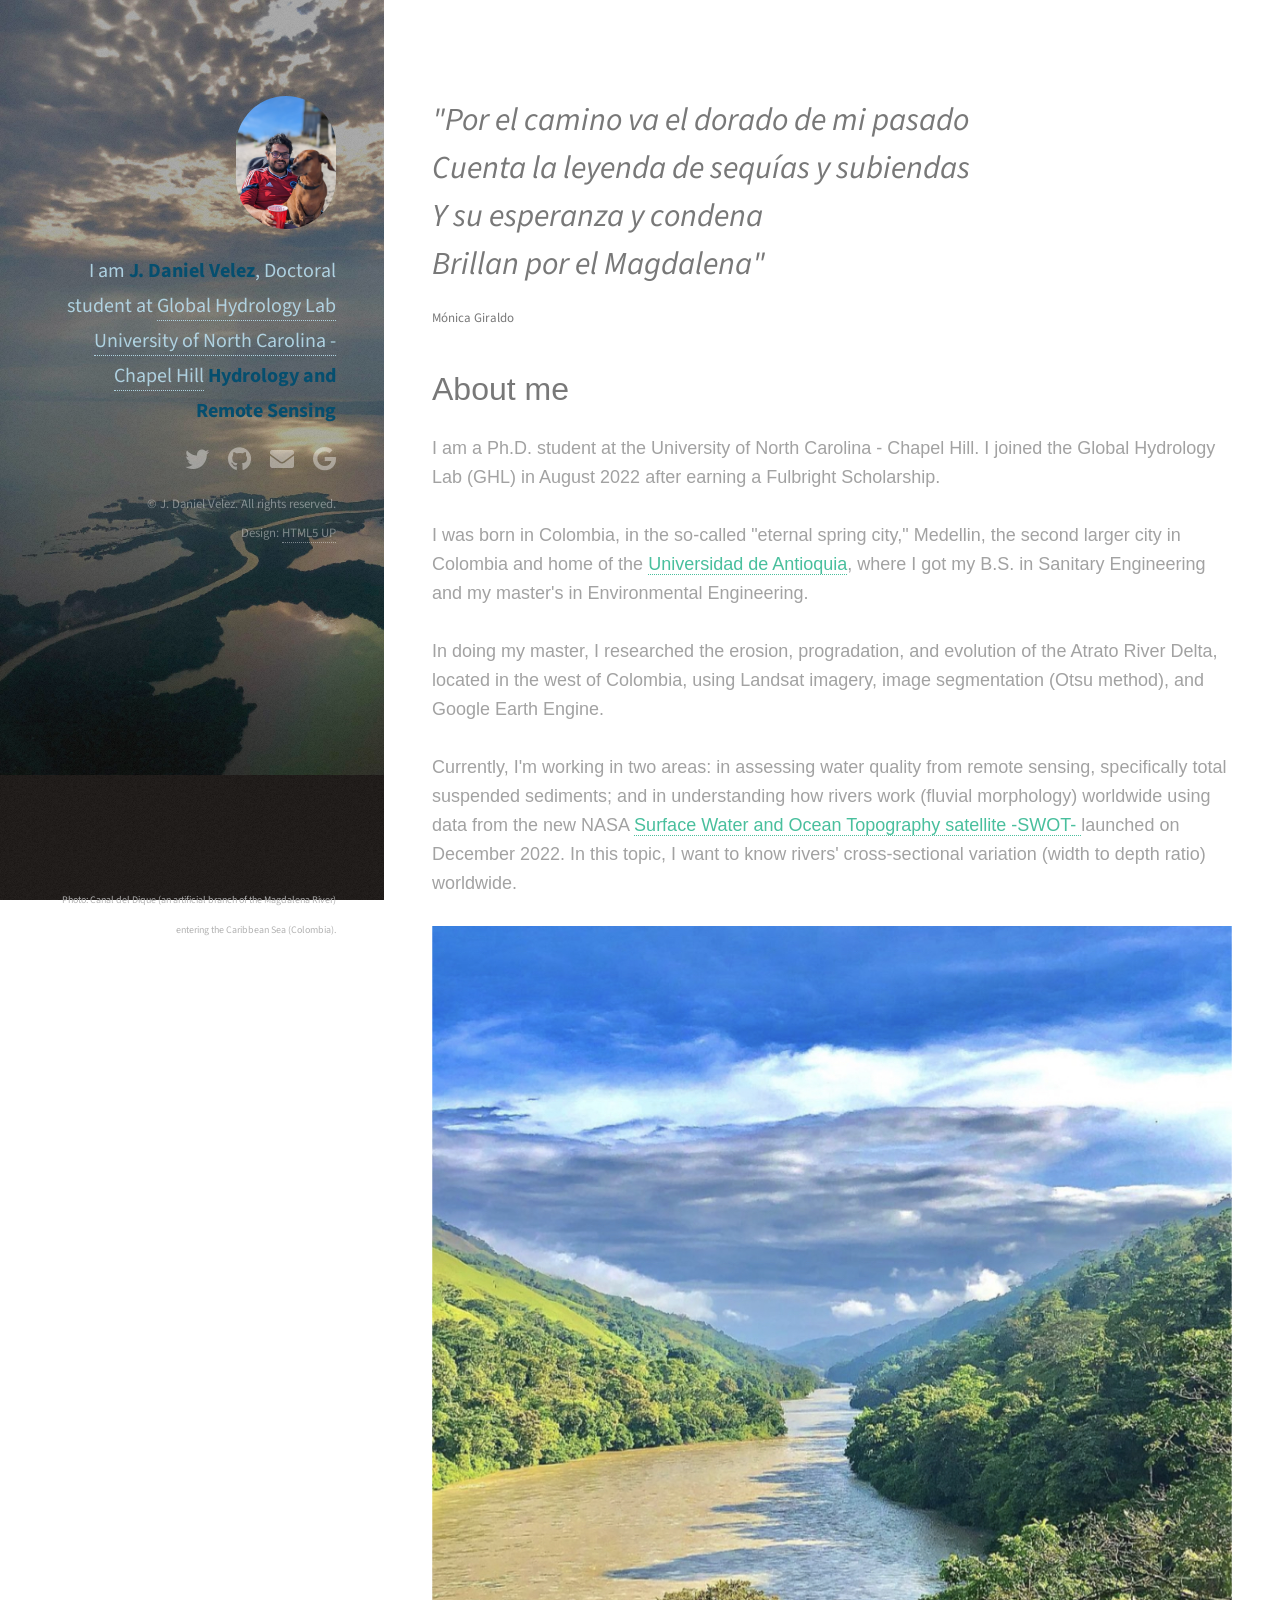
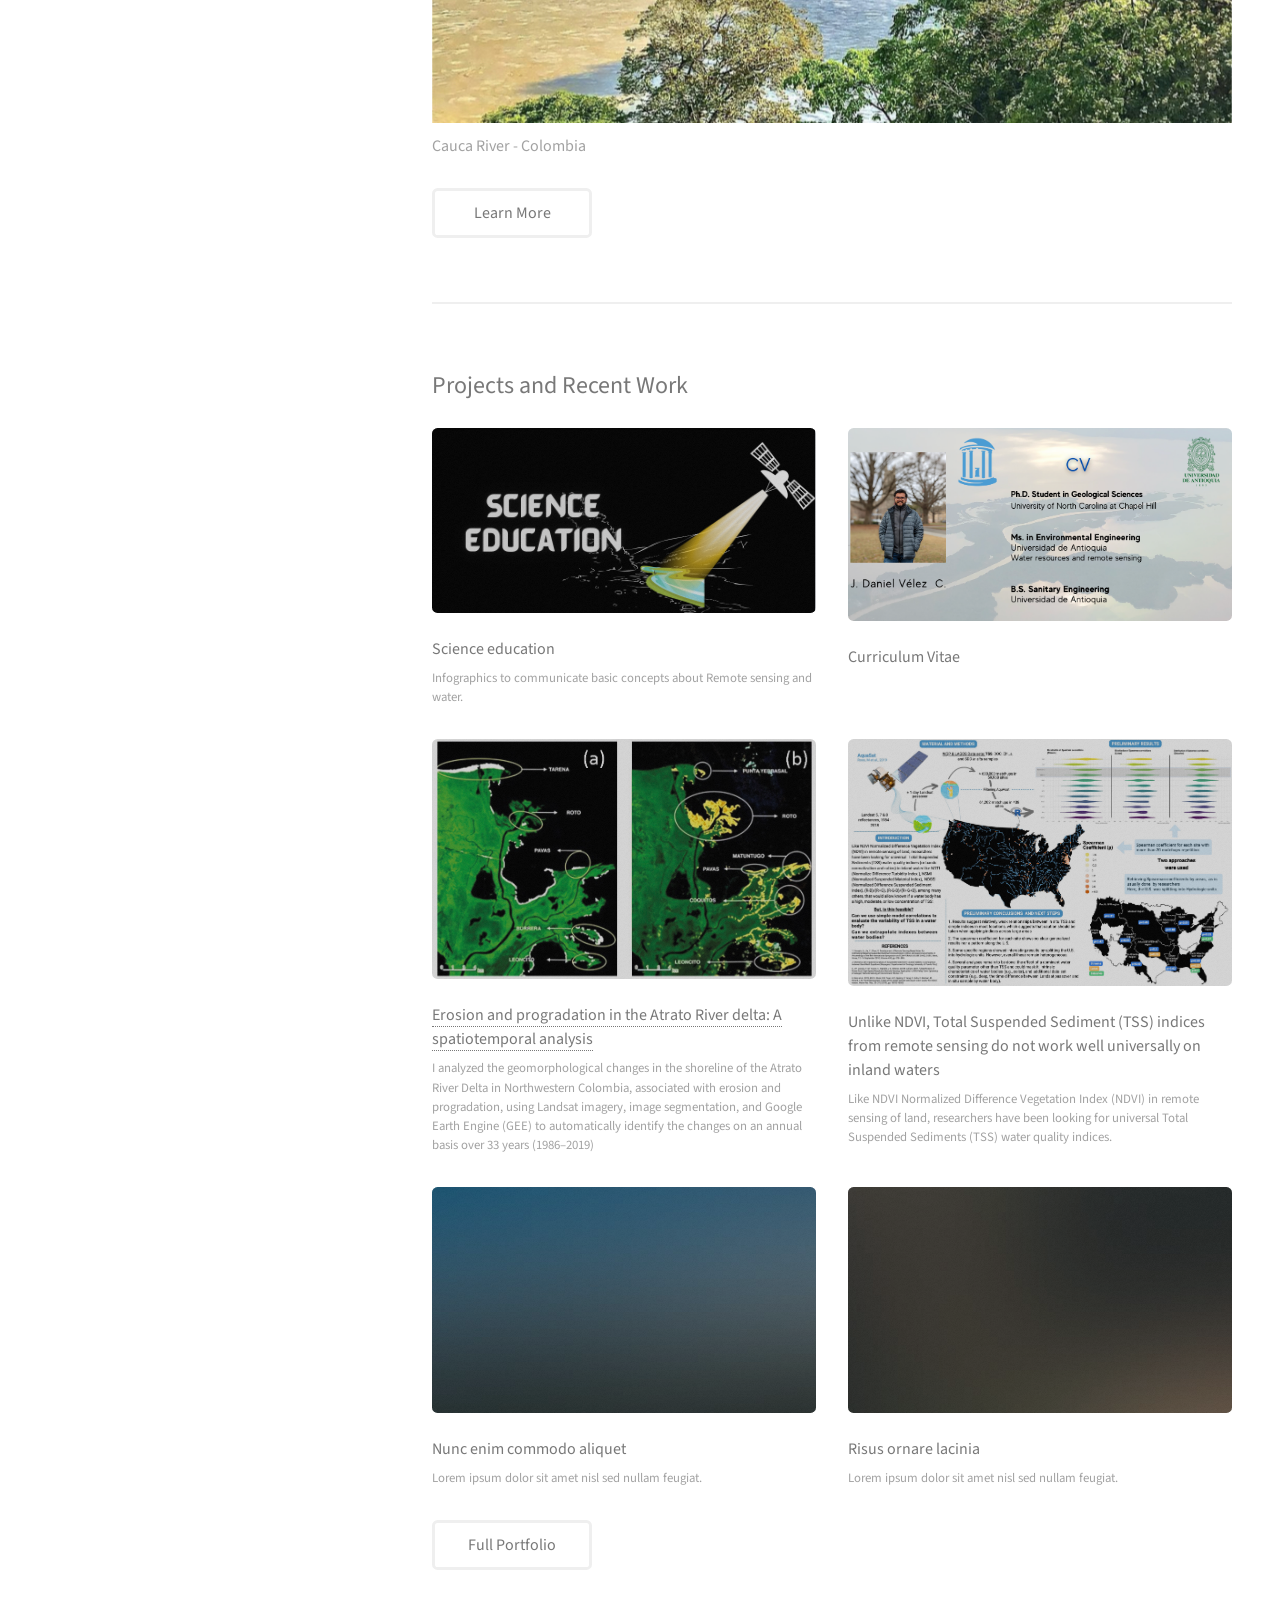
==== index.html @ 5aa0c6fc "Update index.html" ====
<!DOCTYPE HTML>
<!--
	Strata by HTML5 UP
	html5up.net | @ajlkn
	Free for personal and commercial use under the CCA 3.0 license (html5up.net/license)
-->
<html>
	<head>
		<title>J. Daniel Velez</title>
		<meta charset="utf-8" />
		<meta name="viewport" content="width=device-width, initial-scale=1, user-scalable=no" />
		<link rel="stylesheet" href="assets/css/main.css" />
	</head>
	<body class="is-preload">

		<!-- Header -->
			<header id="header">
				<div class="inner">
					<a href="#" class="image avatar"><img src="images/avat.jpg" alt="" /></a>
					<h1>I am <strong>J. Daniel Velez</strong>, Doctoral student at<br />
					 <a href="http://uncglobalhydrology.org/">Global Hydrology Lab</a><br />
					<a href="https://www.unc.edu/">University of North Carolina - Chapel Hill</a><br />
					<strong>Hydrology and Remote Sensing</strong></h1>
				</div>
			</header>

		<!-- Main -->
			<div id="main">

				<!-- One -->
					<section id="one">
						<header class="major">
							<h2>
								<i>
									"Por el camino va el dorado de mi pasado <br />
									Cuenta la leyenda de sequías y subiendas <br />
									Y su esperanza y condena <br />
									Brillan por el Magdalena"
								</i>
								<br />  <font size="2">Mónica Giraldo</font>
							</h2>
						</header>
						<p>
							<font face="Helvetica" size="6">
								<h3>
									About me
								</h3>
							</font>
							<font face="Helvetica" size="4">
								I am a Ph.D. student at the University of North Carolina - Chapel Hill. I joined the Global Hydrology Lab (GHL) in August 2022
								after earning a Fulbright Scholarship.<br />
								<br />
								I was born in Colombia, in the so-called "eternal spring city," Medellin, the second larger city in Colombia and home
								of the <a href="http://www.udea.edu.co/">Universidad de Antioquia</a>, where I got my B.S. in Sanitary Engineering and my master's in
								Environmental Engineering.<br />
								<br />
								In doing my master, I researched the erosion, progradation, and evolution of the Atrato River Delta, located in the west of Colombia,
								using Landsat imagery, image segmentation (Otsu method), and Google Earth Engine.<br />
								<br />
								Currently, I'm working in two areas: in assessing water quality from remote sensing, specifically total suspended sediments;
								and in understanding how rivers work (fluvial morphology) worldwide using data from the new NASA <a href="https://swot.jpl.nasa.gov/">
									Surface Water
									and Ocean Topography satellite -SWOT-
								</a> launched on December 2022. In this topic, I want to know rivers' cross-sectional variation (width to depth ratio) worldwide.
							</font>

							<br />
							<br />
							<figure>
								<img src="images/Cauca.jpg" class="w3-round" alt="Cauca" style="width:100%">
								<figcaption> Cauca River - Colombia</figcaption>
							</figure>

							<!--I
			<ul>
				<li><b>Water Quality and Remote Sensing:</b></li>
				I am trying to understand if empirical simple model correlations (like NDSSI and NSMI, among others)
				can be used to evaluate the amount of Total Suspended Sediments (TSS) in a water body and if it is
				possible to extrapolate between water bodies. Here I am using the AquaSat dataset
				<a href="https://agupubs.onlinelibrary.wiley.com/doi/full/10.1029/2019WR024883">(Ross. M et al., 2019)</a>
				to find the correlation between TSS's reflectances and in situ measurements.
				<br />
				The question is: "Do previously published simple algorithms for extracting water quality from satellite
				imagery work in a broad range of cases?".
				<br />

				<img src="images/Poster.jpg" class="w3-round" alt="TSS" style="width:100%">

				<li><b>Understanding how rivers work worldwide: Cross-sectional river hypsometry, new techniques:</b></li>
				Cross-sectional river hypsometry is the ratio of the bankfull surface width of the channel to the stage of the
				bankfull channel. Using data from the new NASA
				<a href="https://swot.jpl.nasa.gov/">
					Surface Water
					and Ocean Topography satellite -SWOT-
				</a> launched on December 2022, I want to know what are the
				cross-sectional hypsometry patterns around the world, both in rivers with a unique main channel and
				in braided rivers.
				<br />
				<br />
				This is important because: it is key to understanding the distribution of available energy within a channel;
				it is valuable for describing channel cross-section shape and predicting channel patterns (Having
				this information in reaches is useful for hydraulics modelers); it can be used to interpret shifts in
				channel stability following disturbances to channels or watersheds; the sinuosity of the rivers is
				related to the shape of the channels expressed as a cross-sectional river hypsometry; and cross-sectional
				river hypsometry determines bar formation and braiding index.
				<br />
				<br />

				<li>
					<b>
						Understanding how rivers work worldwide: How SWOT mission impact hydraulic models in
						large rivers?:
					</b>
				</li>
				Hydraulic modelers (in small companies, freelancers, and governmental agencies) face difficulty
				in getting the bathymetry of large rivers to know their hydrodynamics and their interactions with
				their surrounder. Our hypothesis is that SWOT data can help us improve those rivers' hydraulic models.


			</ul>

	</p>-->
							<br />
							<ul class="actions">
								<li><a href="#" class="button">Learn More</a></li>
							</ul>
</section>

				<!-- Two -->
					<section id="two">
						<h2>Projects and Recent Work</h2>
						<div class="row">
							<article class="col-6 col-12-xsmall work-item">
								<a href="images/fulls/WQ.gif" class="image fit thumb">
									<img src="images/thumbs/SE.jpg" alt="Water quality and remote sensing" />
								</a>
								<a href="images/fulls/SWE.gif" class="image fit thumb"></a>
								<a href="images/fulls/Precip.gif" class="image fit thumb"></a>
								<a href="images/fulls/ASO.gif" class="image fit thumb"></a>

								<h3>Science education</h3>
								<p>Infographics to communicate basic concepts about Remote sensing and water.</p>
							</article>

							<article class="col-6 col-12-xsmall work-item">
								<a href="images/fulls/CV_Jose_D.pdf" download="CV" ><img src="images/thumbs/me4.jpg" alt="" class="image fit thumb"  /></a>
								<h3>Curriculum Vitae </h3>
								
							</article>
							<article class="col-6 col-12-xsmall work-item">
								<a href="images/fulls/Atrato.jpg" class="image fit thumb"><img src="images/thumbs/Atr.jpg" alt="" /></a>
								<h3><a href="https://revistas.udea.edu.co/index.php/ingenieria/article/view/340933/20802774"> Erosion and progradation in the Atrato River delta: A spatiotemporal analysis</a> </h3>
								<p>I analyzed the geomorphological changes in the shoreline of the Atrato River Delta in Northwestern Colombia,
								associated with erosion and progradation, using Landsat imagery, image segmentation, and Google
								Earth Engine (GEE) to automatically identify the changes on an annual basis over 33 years (1986–2019) </p>
							</article>
							<article class="col-6 col-12-xsmall work-item">
								<a href="images/fulls/Perkin.jpg" class="image fit thumb"><img src="images/thumbs/Poster.jpg" alt="" /></a>
								<h3>Unlike NDVI, Total Suspended Sediment (TSS) indices from remote sensing do not work well universally
								on inland waters</h3>
								<p>
									Like NDVI Normalized Difference Vegetation Index
									(NDVI) in remote sensing of land, researchers
									have been looking for universal Total Suspended
									Sediments (TSS) water quality indices.
								</p>
							</article>
							<article class="col-6 col-12-xsmall work-item">
								<a href="images/fulls/05.jpg" class="image fit thumb"><img src="images/thumbs/05.jpg" alt="" /></a>
								<h3>Nunc enim commodo aliquet</h3>
								<p>Lorem ipsum dolor sit amet nisl sed nullam feugiat.</p>
							</article>
							<article class="col-6 col-12-xsmall work-item">
								<a href="images/fulls/06.jpg" class="image fit thumb"><img src="images/thumbs/06.jpg" alt="" /></a>
								<h3>Risus ornare lacinia</h3>
								<p>Lorem ipsum dolor sit amet nisl sed nullam feugiat.</p>
							</article>
						</div>
						<ul class="actions">
							<li><a href="#" class="button">Full Portfolio</a></li>
						</ul>
					</section>

				<!-- Three -->
					<!--<section id="three">
						<h2>Get In Touch</h2>
						<p>Accumsan pellentesque commodo blandit enim arcu non at amet id arcu magna. Accumsan orci faucibus id eu lorem semper nunc nisi lorem vulputate lorem neque lorem ipsum dolor.</p>
						<div class="row">
							<div class="col-8 col-12-small">
								<form method="post" action="#">
									<div class="row gtr-uniform gtr-50">
										<div class="col-6 col-12-xsmall"><input type="text" name="name" id="name" placeholder="Name" /></div>
										<div class="col-6 col-12-xsmall"><input type="email" name="email" id="email" placeholder="Email" /></div>
										<div class="col-12"><textarea name="message" id="message" placeholder="Message" rows="4"></textarea></div>
									</div>
								</form>
								<ul class="actions">
									<li><input type="submit" value="Send Message" /></li>
								</ul>
							</div>
							<div class="col-4 col-12-small">
								<ul class="labeled-icons">
									<li>
										<h3 class="icon solid fa-home"><span class="label">Address</span></h3>
										1234 Somewhere Rd.<br />
										Nashville, TN 00000<br />
										United States
									</li>
									<li>
										<h3 class="icon solid fa-mobile-alt"><span class="label">Phone</span></h3>
										000-000-0000
									</li>
									<li>
										<h3 class="icon solid fa-envelope"><span class="label">Email</span></h3>
										<a href="#">hello@untitled.tld</a>
									</li>
								</ul>
							</div>
						</div>
					</section>-->

				<!-- Four -->
				<!--
					<section id="four">
						<h2>Elements</h2>

						<section>
							<h4>Text</h4>
							<p>This is <b>bold</b> and this is <strong>strong</strong>. This is <i>italic</i> and this is <em>emphasized</em>.
							This is <sup>superscript</sup> text and this is <sub>subscript</sub> text.
							This is <u>underlined</u> and this is code: <code>for (;;) { ... }</code>. Finally, <a href="#">this is a link</a>.</p>
							<hr />
							<header>
								<h4>Heading with a Subtitle</h4>
								<p>Lorem ipsum dolor sit amet nullam id egestas urna aliquam</p>
							</header>
							<p>Nunc lacinia ante nunc ac lobortis. Interdum adipiscing gravida odio porttitor sem non mi integer non faucibus ornare mi ut ante amet placerat aliquet. Volutpat eu sed ante lacinia sapien lorem accumsan varius montes viverra nibh in adipiscing blandit tempus accumsan.</p>
							<header>
								<h5>Heading with a Subtitle</h5>
								<p>Lorem ipsum dolor sit amet nullam id egestas urna aliquam</p>
							</header>
							<p>Nunc lacinia ante nunc ac lobortis. Interdum adipiscing gravida odio porttitor sem non mi integer non faucibus ornare mi ut ante amet placerat aliquet. Volutpat eu sed ante lacinia sapien lorem accumsan varius montes viverra nibh in adipiscing blandit tempus accumsan.</p>
							<hr />
							<h2>Heading Level 2</h2>
							<h3>Heading Level 3</h3>
							<h4>Heading Level 4</h4>
							<h5>Heading Level 5</h5>
							<h6>Heading Level 6</h6>
							<hr />
							<h5>Blockquote</h5>
							<blockquote>Fringilla nisl. Donec accumsan interdum nisi, quis tincidunt felis sagittis eget tempus euismod. Vestibulum ante ipsum primis in faucibus vestibulum. Blandit adipiscing eu felis iaculis volutpat ac adipiscing accumsan faucibus. Vestibulum ante ipsum primis in faucibus lorem ipsum dolor sit amet nullam adipiscing eu felis.</blockquote>
							<h5>Preformatted</h5>
							<pre><code>i = 0;

while (!deck.isInOrder()) {
print 'Iteration ' + i;
deck.shuffle();
i++;
}

print 'It took ' + i + ' iterations to sort the deck.';</code></pre>
						</section>

						<section>
							<h4>Lists</h4>
							<div class="row">
								<div class="col-6 col-12-xsmall">
									<h5>Unordered</h5>
									<ul>
										<li>Dolor pulvinar etiam magna etiam.</li>
										<li>Sagittis adipiscing lorem eleifend.</li>
										<li>Felis enim feugiat dolore viverra.</li>
									</ul>
									<h5>Alternate</h5>
									<ul class="alt">
										<li>Dolor pulvinar etiam magna etiam.</li>
										<li>Sagittis adipiscing lorem eleifend.</li>
										<li>Felis enim feugiat dolore viverra.</li>
									</ul>
								</div>
								<div class="col-6 col-12-xsmall">
									<h5>Ordered</h5>
									<ol>
										<li>Dolor pulvinar etiam magna etiam.</li>
										<li>Etiam vel felis at lorem sed viverra.</li>
										<li>Felis enim feugiat dolore viverra.</li>
										<li>Dolor pulvinar etiam magna etiam.</li>
										<li>Etiam vel felis at lorem sed viverra.</li>
										<li>Felis enim feugiat dolore viverra.</li>
									</ol>
									<h5>Icons</h5>
									<ul class="icons">
										<li><a href="#" class="icon brands fa-twitter"><span class="label">Twitter</span></a></li>
										<li><a href="#" class="icon brands fa-facebook-f"><span class="label">Facebook</span></a></li>
										<li><a href="#" class="icon brands fa-instagram"><span class="label">Instagram</span></a></li>
										<li><a href="#" class="icon brands fa-github"><span class="label">Github</span></a></li>
										<li><a href="#" class="icon brands fa-dribbble"><span class="label">Dribbble</span></a></li>
										<li><a href="#" class="icon brands fa-tumblr"><span class="label">Tumblr</span></a></li>
									</ul>
								</div>
							</div>
							<h5>Actions</h5>
							<ul class="actions">
								<li><a href="#" class="button primary">Default</a></li>
								<li><a href="#" class="button">Default</a></li>
							</ul>
							<ul class="actions small">
								<li><a href="#" class="button primary small">Small</a></li>
								<li><a href="#" class="button small">Small</a></li>
							</ul>
							<div class="row">
								<div class="col-6 col-12-small">
									<ul class="actions stacked">
										<li><a href="#" class="button primary">Default</a></li>
										<li><a href="#" class="button">Default</a></li>
									</ul>
								</div>
								<div class="col-6 col-12-small">
									<ul class="actions stacked">
										<li><a href="#" class="button primary small">Small</a></li>
										<li><a href="#" class="button small">Small</a></li>
									</ul>
								</div>
								<div class="col-6 col-12-small">
									<ul class="actions stacked">
										<li><a href="#" class="button primary fit">Default</a></li>
										<li><a href="#" class="button fit">Default</a></li>
									</ul>
								</div>
								<div class="col-6 col-12-small">
									<ul class="actions stacked">
										<li><a href="#" class="button primary small fit">Small</a></li>
										<li><a href="#" class="button small fit">Small</a></li>
									</ul>
								</div>
							</div>
						</section>

						<section>
							<h4>Table</h4>
							<h5>Default</h5>
							<div class="table-wrapper">
								<table>
									<thead>
										<tr>
											<th>Name</th>
											<th>Description</th>
											<th>Price</th>
										</tr>
									</thead>
									<tbody>
										<tr>
											<td>Item One</td>
											<td>Ante turpis integer aliquet porttitor.</td>
											<td>29.99</td>
										</tr>
										<tr>
											<td>Item Two</td>
											<td>Vis ac commodo adipiscing arcu aliquet.</td>
											<td>19.99</td>
										</tr>
										<tr>
											<td>Item Three</td>
											<td> Morbi faucibus arcu accumsan lorem.</td>
											<td>29.99</td>
										</tr>
										<tr>
											<td>Item Four</td>
											<td>Vitae integer tempus condimentum.</td>
											<td>19.99</td>
										</tr>
										<tr>
											<td>Item Five</td>
											<td>Ante turpis integer aliquet porttitor.</td>
											<td>29.99</td>
										</tr>
									</tbody>
									<tfoot>
										<tr>
											<td colspan="2"></td>
											<td>100.00</td>
										</tr>
									</tfoot>
								</table>
							</div>

							<h5>Alternate</h5>
							<div class="table-wrapper">
								<table class="alt">
									<thead>
										<tr>
											<th>Name</th>
											<th>Description</th>
											<th>Price</th>
										</tr>
									</thead>
									<tbody>
										<tr>
											<td>Item One</td>
											<td>Ante turpis integer aliquet porttitor.</td>
											<td>29.99</td>
										</tr>
										<tr>
											<td>Item Two</td>
											<td>Vis ac commodo adipiscing arcu aliquet.</td>
											<td>19.99</td>
										</tr>
										<tr>
											<td>Item Three</td>
											<td> Morbi faucibus arcu accumsan lorem.</td>
											<td>29.99</td>
										</tr>
										<tr>
											<td>Item Four</td>
											<td>Vitae integer tempus condimentum.</td>
											<td>19.99</td>
										</tr>
										<tr>
											<td>Item Five</td>
											<td>Ante turpis integer aliquet porttitor.</td>
											<td>29.99</td>
										</tr>
									</tbody>
									<tfoot>
										<tr>
											<td colspan="2"></td>
											<td>100.00</td>
										</tr>
									</tfoot>
								</table>
							</div>
						</section>

						<section>
							<h4>Buttons</h4>
							<ul class="actions">
								<li><a href="#" class="button primary">Primary</a></li>
								<li><a href="#" class="button">Default</a></li>
							</ul>
							<ul class="actions">
								<li><a href="#" class="button large">Large</a></li>
								<li><a href="#" class="button">Default</a></li>
								<li><a href="#" class="button small">Small</a></li>
							</ul>
							<ul class="actions fit">
								<li><a href="#" class="button primary fit">Fit</a></li>
								<li><a href="#" class="button fit">Fit</a></li>
							</ul>
							<ul class="actions fit small">
								<li><a href="#" class="button primary fit small">Fit + Small</a></li>
								<li><a href="#" class="button fit small">Fit + Small</a></li>
							</ul>
							<ul class="actions">
								<li><a href="#" class="button primary icon solid fa-download">Icon</a></li>
								<li><a href="#" class="button icon solid fa-download">Icon</a></li>
							</ul>
							<ul class="actions">
								<li><span class="button primary disabled">Primary</span></li>
								<li><span class="button disabled">Default</span></li>
							</ul>
						</section>

						<section>
							<h4>Form</h4>
							<form method="post" action="#">
								<div class="row gtr-uniform gtr-50">
									<div class="col-6 col-12-xsmall">
										<input type="text" name="demo-name" id="demo-name" value="" placeholder="Name" />
									</div>
									<div class="col-6 col-12-xsmall">
										<input type="email" name="demo-email" id="demo-email" value="" placeholder="Email" />
									</div>
									<div class="col-12">
										<select name="demo-category" id="demo-category">
											<option value="">- Category -</option>
											<option value="1">Manufacturing</option>
											<option value="1">Shipping</option>
											<option value="1">Administration</option>
											<option value="1">Human Resources</option>
										</select>
									</div>
									<div class="col-4 col-12-small">
										<input type="radio" id="demo-priority-low" name="demo-priority" checked>
										<label for="demo-priority-low">Low Priority</label>
									</div>
									<div class="col-4 col-12-small">
										<input type="radio" id="demo-priority-normal" name="demo-priority">
										<label for="demo-priority-normal">Normal Priority</label>
									</div>
									<div class="col-4 col-12-small">
										<input type="radio" id="demo-priority-high" name="demo-priority">
										<label for="demo-priority-high">High Priority</label>
									</div>
									<div class="col-6 col-12-small">
										<input type="checkbox" id="demo-copy" name="demo-copy">
										<label for="demo-copy">Email me a copy of this message</label>
									</div>
									<div class="col-6 col-12-small">
										<input type="checkbox" id="demo-human" name="demo-human" checked>
										<label for="demo-human">I am a human and not a robot</label>
									</div>
									<div class="col-12">
										<textarea name="demo-message" id="demo-message" placeholder="Enter your message" rows="6"></textarea>
									</div>
									<div class="col-12">
										<ul class="actions">
											<li><input type="submit" value="Send Message" class="primary" /></li>
											<li><input type="reset" value="Reset" /></li>
										</ul>
									</div>
								</div>
							</form>
						</section>

						<section>
							<h4>Image</h4>
							<h5>Fit</h5>
							<div class="box alt">
								<div class="row gtr-50 gtr-uniform">
									<div class="col-12"><span class="image fit"><img src="images/fulls/05.jpg" alt="" /></span></div>
									<div class="col-4"><span class="image fit"><img src="images/thumbs/01.jpg" alt="" /></span></div>
									<div class="col-4"><span class="image fit"><img src="images/thumbs/02.jpg" alt="" /></span></div>
									<div class="col-4"><span class="image fit"><img src="images/thumbs/03.jpg" alt="" /></span></div>
									<div class="col-4"><span class="image fit"><img src="images/thumbs/04.jpg" alt="" /></span></div>
									<div class="col-4"><span class="image fit"><img src="images/thumbs/05.jpg" alt="" /></span></div>
									<div class="col-4"><span class="image fit"><img src="images/thumbs/06.jpg" alt="" /></span></div>
									<div class="col-4"><span class="image fit"><img src="images/thumbs/03.jpg" alt="" /></span></div>
									<div class="col-4"><span class="image fit"><img src="images/thumbs/02.jpg" alt="" /></span></div>
									<div class="col-4"><span class="image fit"><img src="images/thumbs/01.jpg" alt="" /></span></div>
								</div>
							</div>
							<h5>Left &amp; Right</h5>
							<p><span class="image left"><img src="images/avatar.jpg" alt="" /></span>Fringilla nisl. Donec accumsan interdum nisi, quis tincidunt felis sagittis eget. tempus euismod. Vestibulum ante ipsum primis in faucibus vestibulum. Blandit adipiscing eu felis iaculis volutpat ac adipiscing accumsan eu faucibus. Integer ac pellentesque praesent tincidunt felis sagittis eget. tempus euismod. Vestibulum ante ipsum primis in faucibus vestibulum. Blandit adipiscing eu felis iaculis volutpat ac adipiscing accumsan eu faucibus. Integer ac pellentesque praesent. Donec accumsan interdum nisi, quis tincidunt felis sagittis eget. tempus euismod. Vestibulum ante ipsum primis in faucibus vestibulum. Blandit adipiscing eu felis iaculis volutpat ac adipiscing accumsan eu faucibus. Integer ac pellentesque praesent tincidunt felis sagittis eget. tempus euismod. Vestibulum ante ipsum primis in faucibus vestibulum. Blandit adipiscing eu felis iaculis volutpat ac adipiscing accumsan eu faucibus. Integer ac pellentesque praesent.</p>
							<p><span class="image right"><img src="images/avatar.jpg" alt="" /></span>Fringilla nisl. Donec accumsan interdum nisi, quis tincidunt felis sagittis eget. tempus euismod. Vestibulum ante ipsum primis in faucibus vestibulum. Blandit adipiscing eu felis iaculis volutpat ac adipiscing accumsan eu faucibus. Integer ac pellentesque praesent tincidunt felis sagittis eget. tempus euismod. Vestibulum ante ipsum primis in faucibus vestibulum. Blandit adipiscing eu felis iaculis volutpat ac adipiscing accumsan eu faucibus. Integer ac pellentesque praesent. Donec accumsan interdum nisi, quis tincidunt felis sagittis eget. tempus euismod. Vestibulum ante ipsum primis in faucibus vestibulum. Blandit adipiscing eu felis iaculis volutpat ac adipiscing accumsan eu faucibus. Integer ac pellentesque praesent tincidunt felis sagittis eget. tempus euismod. Vestibulum ante ipsum primis in faucibus vestibulum. Blandit adipiscing eu felis iaculis volutpat ac adipiscing accumsan eu faucibus. Integer ac pellentesque praesent.</p>
						</section>

					</section>
				-->

			</div>

		<!-- Footer -->
			<footer id="footer">
				<div class="inner">
					<ul class="icons">
						<li><a href="https://twitter.com/_josele__" class="icon brands fa-twitter"><span class="label">Twitter</span></a></li>
						<li><a href="https://github.com/jdavecas" class="icon brands fa-github"><span class="label">Github</span></a></li>
						<li><a href="mailto:davelez@unc.edu" class="icon solid fa-envelope"><span class="label">Email</span></a></li>
						<li><a href="https://scholar.google.com/citations?user=nN2EhS0AAAAJ&hl=en" class="icon brands fa-google"><span class="label">Google</span></a></li>
					</ul>
					<ul class="copyright">
						<li>&copy; J. Daniel Velez. All rights reserved.</li>
						<li>Design: <a href="http://html5up.net">HTML5 UP</a></li>
					</ul>

				</div>
				<br />
				<br />
				<br />
				<br />
				<br />
				<br />
				<br />
				<br />
				<br />
				<br />
				<br />
				<br />
				<p>
					<font size="1.8">
						Photo: Canal del Dique (an artificial branch of the Magdalena River) entering the Caribbean Sea (Colombia).
				</p></font>
			</footer>

		<!-- Scripts -->
			<script src="assets/js/jquery.min.js"></script>
			<script src="assets/js/jquery.poptrox.min.js"></script>
			<script src="assets/js/browser.min.js"></script>
			<script src="assets/js/breakpoints.min.js"></script>
			<script src="assets/js/util.js"></script>
			<script src="assets/js/main.js"></script>

	</body>
</html>
---- assets/css/main.css ----
@import url("fontawesome-all.min.css");
@import url("https://fonts.googleapis.com/css?family=Source+Sans+Pro:400,400italic");

/*
	Strata by HTML5 UP
	html5up.net | @ajlkn
	Free for personal and commercial use under the CCA 3.0 license (html5up.net/license)
*/

html, body, div, span, applet, object,
iframe, h1, h2, h3, h4, h5, h6, p, blockquote,
pre, a, abbr, acronym, address, big, cite,
code, del, dfn, em, img, ins, kbd, q, s, samp,
small, strike, strong, sub, sup, tt, var, b,
u, i, center, dl, dt, dd, ol, ul, li, fieldset,
form, label, legend, table, caption, tbody,
tfoot, thead, tr, th, td, article, aside,
canvas, details, embed, figure, figcaption,
footer, header, hgroup, menu, nav, output, ruby,
section, summary, time, mark, audio, video {
	margin: 0;
	padding: 0;
	border: 0;
	font-size: 100%;
	font: inherit;
	vertical-align: baseline;}

article, aside, details, figcaption, figure,
footer, header, hgroup, menu, nav, section {
	display: block;}

body {
	line-height: 1;
}

ol, ul {
	list-style: none;
}

blockquote, q {
	quotes: none;
}

	blockquote:before, blockquote:after, q:before, q:after {
		content: '';
		content: none;
	}

table {
	border-collapse: collapse;
	border-spacing: 0;
}

body {
	-webkit-text-size-adjust: none;
}

mark {
	background-color: transparent;
	color: inherit;
}

input::-moz-focus-inner {
	border: 0;
	padding: 0;
}

input, select, textarea {
	-moz-appearance: none;
	-webkit-appearance: none;
	-ms-appearance: none;
	appearance: none;
}

/* Basic */

	html {
		box-sizing: border-box;
	}

	*, *:before, *:after {
		box-sizing: inherit;
	}

	body {
		background: #fff;
	}

		body.is-preload *, body.is-preload *:before, body.is-preload *:after {
			-moz-animation: none !important;
			-webkit-animation: none !important;
			-ms-animation: none !important;
			animation: none !important;
			-moz-transition: none !important;
			-webkit-transition: none !important;
			-ms-transition: none !important;
			transition: none !important;
		}

	body, input, select, textarea {
		color: #a2a2a2;
		font-family: "Source Sans Pro", Helvetica, sans-serif;
		font-size: 16pt;
		font-weight: 400;
		line-height: 1.75em;
	}

	a {
		-moz-transition: color 0.2s ease-in-out, border-color 0.2s ease-in-out;
		-webkit-transition: color 0.2s ease-in-out, border-color 0.2s ease-in-out;
		-ms-transition: color 0.2s ease-in-out, border-color 0.2s ease-in-out;
		transition: color 0.2s ease-in-out, border-color 0.2s ease-in-out;
		border-bottom: dotted 1px;
		color: #49bf9d;
		text-decoration: none;
	}

		a:hover {
			border-bottom-color: transparent;
			color: #49bf9d !important;
			text-decoration: none;
		}

	strong, b {
		color: #787878;
		font-weight: 400;
	}

	em, i {
		font-style: italic;
	}

	p {
		margin: 0 0 2em 0;
	}

	h1, h2, h3, h4, h5, h6 {
		color: #787878;
		font-weight: 400;
		line-height: 1em;
		margin: 0 0 1em 0;
	}

		h1 a, h2 a, h3 a, h4 a, h5 a, h6 a {
			color: inherit;
			text-decoration: none;
		}

	h1 {
		font-size: 2em;
		line-height: 1.5em;
	}

	h2 {
		font-size: 1.5em;
		line-height: 1.5em;
	}

	h3 {
		font-size: 1.25em;
		line-height: 1.5em;
	}

	h4 {
		font-size: 1.1em;
		line-height: 1.5em;
	}

	h5 {
		font-size: 0.9em;
		line-height: 1.5em;
	}

	h6 {
		font-size: 0.7em;
		line-height: 1.5em;
	}

	sub {
		font-size: 0.8em;
		position: relative;
		top: 0.5em;
	}

	sup {
		font-size: 0.8em;
		position: relative;
		top: -0.5em;
	}

	hr {
		border: 0;
		border-bottom: solid 2px #efefef;
		margin: 2em 0;
	}

		hr.major {
			margin: 3em 0;
		}

	blockquote {
		border-left: solid 6px #efefef;
		font-style: italic;
		margin: 0 0 2em 0;
		padding: 0.5em 0 0.5em 1.5em;
	}

	code {
		background: #f7f7f7;
		border-radius: 0.35em;
		border: solid 2px #efefef;
		font-family: "Courier New", monospace;
		font-size: 0.9em;
		margin: 0 0.25em;
		padding: 0.25em 0.65em;
	}

	pre {
		-webkit-overflow-scrolling: touch;
		font-family: "Courier New", monospace;
		font-size: 0.9em;
		margin: 0 0 2em 0;
	}

		pre code {
			display: block;
			line-height: 1.75em;
			padding: 1em 1.5em;
			overflow-x: auto;
		}

	.align-left {
		text-align: left;
	}

	.align-center {
		text-align: center;
	}

	.align-right {
		text-align: right;
	}

/* Container */

	.container {
		margin: 0 auto;
		max-width: calc(100% - 4em);
		width: 100%;
	}

		.container.xsmall {
			width: 25%;
		}

		.container.small {
			width: 50%;
		}

		.container.medium {
			width: 75%;
		}

		.container.large {
			width: 125%;
		}

		.container.xlarge {
			width: 150%;
		}

		.container.max {
			width: 100%;
		}

		@media screen and (max-width: 980px) {

			.container {
				width: 100% !important;
				max-width: 100% !important;
			}

		}

		@media screen and (max-width: 480px) {

			.container {
				max-width: calc(100% - 3em);
			}

		}

/* Row */

	.row {
		display: flex;
		flex-wrap: wrap;
		box-sizing: border-box;
		align-items: stretch;
	}

		.row > * {
			box-sizing: border-box;
		}

		.row.gtr-uniform > * > :last-child {
			margin-bottom: 0;
		}

		.row.aln-left {
			justify-content: flex-start;
		}

		.row.aln-center {
			justify-content: center;
		}

		.row.aln-right {
			justify-content: flex-end;
		}

		.row.aln-top {
			align-items: flex-start;
		}

		.row.aln-middle {
			align-items: center;
		}

		.row.aln-bottom {
			align-items: flex-end;
		}

		.row > .imp {
			order: -1;
		}

		.row > .col-1 {
			width: 8.33333%;
		}

		.row > .off-1 {
			margin-left: 8.33333%;
		}

		.row > .col-2 {
			width: 16.66667%;
		}

		.row > .off-2 {
			margin-left: 16.66667%;
		}

		.row > .col-3 {
			width: 25%;
		}

		.row > .off-3 {
			margin-left: 25%;
		}

		.row > .col-4 {
			width: 33.33333%;
		}

		.row > .off-4 {
			margin-left: 33.33333%;
		}

		.row > .col-5 {
			width: 41.66667%;
		}

		.row > .off-5 {
			margin-left: 41.66667%;
		}

		.row > .col-6 {
			width: 50%;
		}

		.row > .off-6 {
			margin-left: 50%;
		}

		.row > .col-7 {
			width: 58.33333%;
		}

		.row > .off-7 {
			margin-left: 58.33333%;
		}

		.row > .col-8 {
			width: 66.66667%;
		}

		.row > .off-8 {
			margin-left: 66.66667%;
		}

		.row > .col-9 {
			width: 75%;
		}

		.row > .off-9 {
			margin-left: 75%;
		}

		.row > .col-10 {
			width: 83.33333%;
		}

		.row > .off-10 {
			margin-left: 83.33333%;
		}

		.row > .col-11 {
			width: 91.66667%;
		}

		.row > .off-11 {
			margin-left: 91.66667%;
		}

		.row > .col-12 {
			width: 100%;
		}

		.row > .off-12 {
			margin-left: 100%;
		}

		.row.gtr-0 {
			margin-top: 0;
			margin-left: 0em;
		}

			.row.gtr-0 > * {
				padding: 0 0 0 0em;
			}

			.row.gtr-0.gtr-uniform {
				margin-top: 0em;
			}

				.row.gtr-0.gtr-uniform > * {
					padding-top: 0em;
				}

		.row.gtr-25 {
			margin-top: 0;
			margin-left: -0.625em;
		}

			.row.gtr-25 > * {
				padding: 0 0 0 0.625em;
			}

			.row.gtr-25.gtr-uniform {
				margin-top: -0.625em;
			}

				.row.gtr-25.gtr-uniform > * {
					padding-top: 0.625em;
				}

		.row.gtr-50 {
			margin-top: 0;
			margin-left: -1.25em;
		}

			.row.gtr-50 > * {
				padding: 0 0 0 1.25em;
			}

			.row.gtr-50.gtr-uniform {
				margin-top: -1.25em;
			}

				.row.gtr-50.gtr-uniform > * {
					padding-top: 1.25em;
				}

		.row {
			margin-top: 0;
			margin-left: -2.5em;
		}

			.row > * {
				padding: 0 0 0 2.5em;
			}

			.row.gtr-uniform {
				margin-top: -2.5em;
			}

				.row.gtr-uniform > * {
					padding-top: 2.5em;
				}

		.row.gtr-150 {
			margin-top: 0;
			margin-left: -3.75em;
		}

			.row.gtr-150 > * {
				padding: 0 0 0 3.75em;
			}

			.row.gtr-150.gtr-uniform {
				margin-top: -3.75em;
			}

				.row.gtr-150.gtr-uniform > * {
					padding-top: 3.75em;
				}

		.row.gtr-200 {
			margin-top: 0;
			margin-left: -5em;
		}

			.row.gtr-200 > * {
				padding: 0 0 0 5em;
			}

			.row.gtr-200.gtr-uniform {
				margin-top: -5em;
			}

				.row.gtr-200.gtr-uniform > * {
					padding-top: 5em;
				}

		@media screen and (max-width: 1800px) {

			.row {
				display: flex;
				flex-wrap: wrap;
				box-sizing: border-box;
				align-items: stretch;
			}

				.row > * {
					box-sizing: border-box;
				}

				.row.gtr-uniform > * > :last-child {
					margin-bottom: 0;
				}

				.row.aln-left {
					justify-content: flex-start;
				}

				.row.aln-center {
					justify-content: center;
				}

				.row.aln-right {
					justify-content: flex-end;
				}

				.row.aln-top {
					align-items: flex-start;
				}

				.row.aln-middle {
					align-items: center;
				}

				.row.aln-bottom {
					align-items: flex-end;
				}

				.row > .imp-xlarge {
					order: -1;
				}

				.row > .col-1-xlarge {
					width: 8.33333%;
				}

				.row > .off-1-xlarge {
					margin-left: 8.33333%;
				}

				.row > .col-2-xlarge {
					width: 16.66667%;
				}

				.row > .off-2-xlarge {
					margin-left: 16.66667%;
				}

				.row > .col-3-xlarge {
					width: 25%;
				}

				.row > .off-3-xlarge {
					margin-left: 25%;
				}

				.row > .col-4-xlarge {
					width: 33.33333%;
				}

				.row > .off-4-xlarge {
					margin-left: 33.33333%;
				}

				.row > .col-5-xlarge {
					width: 41.66667%;
				}

				.row > .off-5-xlarge {
					margin-left: 41.66667%;
				}

				.row > .col-6-xlarge {
					width: 50%;
				}

				.row > .off-6-xlarge {
					margin-left: 50%;
				}

				.row > .col-7-xlarge {
					width: 58.33333%;
				}

				.row > .off-7-xlarge {
					margin-left: 58.33333%;
				}

				.row > .col-8-xlarge {
					width: 66.66667%;
				}

				.row > .off-8-xlarge {
					margin-left: 66.66667%;
				}

				.row > .col-9-xlarge {
					width: 75%;
				}

				.row > .off-9-xlarge {
					margin-left: 75%;
				}

				.row > .col-10-xlarge {
					width: 83.33333%;
				}

				.row > .off-10-xlarge {
					margin-left: 83.33333%;
				}

				.row > .col-11-xlarge {
					width: 91.66667%;
				}

				.row > .off-11-xlarge {
					margin-left: 91.66667%;
				}

				.row > .col-12-xlarge {
					width: 100%;
				}

				.row > .off-12-xlarge {
					margin-left: 100%;
				}

				.row.gtr-0 {
					margin-top: 0;
					margin-left: 0em;
				}

					.row.gtr-0 > * {
						padding: 0 0 0 0em;
					}

					.row.gtr-0.gtr-uniform {
						margin-top: 0em;
					}

						.row.gtr-0.gtr-uniform > * {
							padding-top: 0em;
						}

				.row.gtr-25 {
					margin-top: 0;
					margin-left: -0.625em;
				}

					.row.gtr-25 > * {
						padding: 0 0 0 0.625em;
					}

					.row.gtr-25.gtr-uniform {
						margin-top: -0.625em;
					}

						.row.gtr-25.gtr-uniform > * {
							padding-top: 0.625em;
						}

				.row.gtr-50 {
					margin-top: 0;
					margin-left: -1.25em;
				}

					.row.gtr-50 > * {
						padding: 0 0 0 1.25em;
					}

					.row.gtr-50.gtr-uniform {
						margin-top: -1.25em;
					}

						.row.gtr-50.gtr-uniform > * {
							padding-top: 1.25em;
						}

				.row {
					margin-top: 0;
					margin-left: -2.5em;
				}

					.row > * {
						padding: 0 0 0 2.5em;
					}

					.row.gtr-uniform {
						margin-top: -2.5em;
					}

						.row.gtr-uniform > * {
							padding-top: 2.5em;
						}

				.row.gtr-150 {
					margin-top: 0;
					margin-left: -3.75em;
				}

					.row.gtr-150 > * {
						padding: 0 0 0 3.75em;
					}

					.row.gtr-150.gtr-uniform {
						margin-top: -3.75em;
					}

						.row.gtr-150.gtr-uniform > * {
							padding-top: 3.75em;
						}

				.row.gtr-200 {
					margin-top: 0;
					margin-left: -5em;
				}

					.row.gtr-200 > * {
						padding: 0 0 0 5em;
					}

					.row.gtr-200.gtr-uniform {
						margin-top: -5em;
					}

						.row.gtr-200.gtr-uniform > * {
							padding-top: 5em;
						}

		}

		@media screen and (max-width: 1280px) {

			.row {
				display: flex;
				flex-wrap: wrap;
				box-sizing: border-box;
				align-items: stretch;
			}

				.row > * {
					box-sizing: border-box;
				}

				.row.gtr-uniform > * > :last-child {
					margin-bottom: 0;
				}

				.row.aln-left {
					justify-content: flex-start;
				}

				.row.aln-center {
					justify-content: center;
				}

				.row.aln-right {
					justify-content: flex-end;
				}

				.row.aln-top {
					align-items: flex-start;
				}

				.row.aln-middle {
					align-items: center;
				}

				.row.aln-bottom {
					align-items: flex-end;
				}

				.row > .imp-large {
					order: -1;
				}

				.row > .col-1-large {
					width: 8.33333%;
				}

				.row > .off-1-large {
					margin-left: 8.33333%;
				}

				.row > .col-2-large {
					width: 16.66667%;
				}

				.row > .off-2-large {
					margin-left: 16.66667%;
				}

				.row > .col-3-large {
					width: 25%;
				}

				.row > .off-3-large {
					margin-left: 25%;
				}

				.row > .col-4-large {
					width: 33.33333%;
				}

				.row > .off-4-large {
					margin-left: 33.33333%;
				}

				.row > .col-5-large {
					width: 41.66667%;
				}

				.row > .off-5-large {
					margin-left: 41.66667%;
				}

				.row > .col-6-large {
					width: 50%;
				}

				.row > .off-6-large {
					margin-left: 50%;
				}

				.row > .col-7-large {
					width: 58.33333%;
				}

				.row > .off-7-large {
					margin-left: 58.33333%;
				}

				.row > .col-8-large {
					width: 66.66667%;
				}

				.row > .off-8-large {
					margin-left: 66.66667%;
				}

				.row > .col-9-large {
					width: 75%;
				}

				.row > .off-9-large {
					margin-left: 75%;
				}

				.row > .col-10-large {
					width: 83.33333%;
				}

				.row > .off-10-large {
					margin-left: 83.33333%;
				}

				.row > .col-11-large {
					width: 91.66667%;
				}

				.row > .off-11-large {
					margin-left: 91.66667%;
				}

				.row > .col-12-large {
					width: 100%;
				}

				.row > .off-12-large {
					margin-left: 100%;
				}

				.row.gtr-0 {
					margin-top: 0;
					margin-left: 0em;
				}

					.row.gtr-0 > * {
						padding: 0 0 0 0em;
					}

					.row.gtr-0.gtr-uniform {
						margin-top: 0em;
					}

						.row.gtr-0.gtr-uniform > * {
							padding-top: 0em;
						}

				.row.gtr-25 {
					margin-top: 0;
					margin-left: -0.5em;
				}

					.row.gtr-25 > * {
						padding: 0 0 0 0.5em;
					}

					.row.gtr-25.gtr-uniform {
						margin-top: -0.5em;
					}

						.row.gtr-25.gtr-uniform > * {
							padding-top: 0.5em;
						}

				.row.gtr-50 {
					margin-top: 0;
					margin-left: -1em;
				}

					.row.gtr-50 > * {
						padding: 0 0 0 1em;
					}

					.row.gtr-50.gtr-uniform {
						margin-top: -1em;
					}

						.row.gtr-50.gtr-uniform > * {
							padding-top: 1em;
						}

				.row {
					margin-top: 0;
					margin-left: -2em;
				}

					.row > * {
						padding: 0 0 0 2em;
					}

					.row.gtr-uniform {
						margin-top: -2em;
					}

						.row.gtr-uniform > * {
							padding-top: 2em;
						}

				.row.gtr-150 {
					margin-top: 0;
					margin-left: -3em;
				}

					.row.gtr-150 > * {
						padding: 0 0 0 3em;
					}

					.row.gtr-150.gtr-uniform {
						margin-top: -3em;
					}

						.row.gtr-150.gtr-uniform > * {
							padding-top: 3em;
						}

				.row.gtr-200 {
					margin-top: 0;
					margin-left: -4em;
				}

					.row.gtr-200 > * {
						padding: 0 0 0 4em;
					}

					.row.gtr-200.gtr-uniform {
						margin-top: -4em;
					}

						.row.gtr-200.gtr-uniform > * {
							padding-top: 4em;
						}

		}

		@media screen and (max-width: 980px) {

			.row {
				display: flex;
				flex-wrap: wrap;
				box-sizing: border-box;
				align-items: stretch;
			}

				.row > * {
					box-sizing: border-box;
				}

				.row.gtr-uniform > * > :last-child {
					margin-bottom: 0;
				}

				.row.aln-left {
					justify-content: flex-start;
				}

				.row.aln-center {
					justify-content: center;
				}

				.row.aln-right {
					justify-content: flex-end;
				}

				.row.aln-top {
					align-items: flex-start;
				}

				.row.aln-middle {
					align-items: center;
				}

				.row.aln-bottom {
					align-items: flex-end;
				}

				.row > .imp-medium {
					order: -1;
				}

				.row > .col-1-medium {
					width: 8.33333%;
				}

				.row > .off-1-medium {
					margin-left: 8.33333%;
				}

				.row > .col-2-medium {
					width: 16.66667%;
				}

				.row > .off-2-medium {
					margin-left: 16.66667%;
				}

				.row > .col-3-medium {
					width: 25%;
				}

				.row > .off-3-medium {
					margin-left: 25%;
				}

				.row > .col-4-medium {
					width: 33.33333%;
				}

				.row > .off-4-medium {
					margin-left: 33.33333%;
				}

				.row > .col-5-medium {
					width: 41.66667%;
				}

				.row > .off-5-medium {
					margin-left: 41.66667%;
				}

				.row > .col-6-medium {
					width: 50%;
				}

				.row > .off-6-medium {
					margin-left: 50%;
				}

				.row > .col-7-medium {
					width: 58.33333%;
				}

				.row > .off-7-medium {
					margin-left: 58.33333%;
				}

				.row > .col-8-medium {
					width: 66.66667%;
				}

				.row > .off-8-medium {
					margin-left: 66.66667%;
				}

				.row > .col-9-medium {
					width: 75%;
				}

				.row > .off-9-medium {
					margin-left: 75%;
				}

				.row > .col-10-medium {
					width: 83.33333%;
				}

				.row > .off-10-medium {
					margin-left: 83.33333%;
				}

				.row > .col-11-medium {
					width: 91.66667%;
				}

				.row > .off-11-medium {
					margin-left: 91.66667%;
				}

				.row > .col-12-medium {
					width: 100%;
				}

				.row > .off-12-medium {
					margin-left: 100%;
				}

				.row.gtr-0 {
					margin-top: 0;
					margin-left: 0em;
				}

					.row.gtr-0 > * {
						padding: 0 0 0 0em;
					}

					.row.gtr-0.gtr-uniform {
						margin-top: 0em;
					}

						.row.gtr-0.gtr-uniform > * {
							padding-top: 0em;
						}

				.row.gtr-25 {
					margin-top: 0;
					margin-left: -0.5em;
				}

					.row.gtr-25 > * {
						padding: 0 0 0 0.5em;
					}

					.row.gtr-25.gtr-uniform {
						margin-top: -0.5em;
					}

						.row.gtr-25.gtr-uniform > * {
							padding-top: 0.5em;
						}

				.row.gtr-50 {
					margin-top: 0;
					margin-left: -1em;
				}

					.row.gtr-50 > * {
						padding: 0 0 0 1em;
					}

					.row.gtr-50.gtr-uniform {
						margin-top: -1em;
					}

						.row.gtr-50.gtr-uniform > * {
							padding-top: 1em;
						}

				.row {
					margin-top: 0;
					margin-left: -2em;
				}

					.row > * {
						padding: 0 0 0 2em;
					}

					.row.gtr-uniform {
						margin-top: -2em;
					}

						.row.gtr-uniform > * {
							padding-top: 2em;
						}

				.row.gtr-150 {
					margin-top: 0;
					margin-left: -3em;
				}

					.row.gtr-150 > * {
						padding: 0 0 0 3em;
					}

					.row.gtr-150.gtr-uniform {
						margin-top: -3em;
					}

						.row.gtr-150.gtr-uniform > * {
							padding-top: 3em;
						}

				.row.gtr-200 {
					margin-top: 0;
					margin-left: -4em;
				}

					.row.gtr-200 > * {
						padding: 0 0 0 4em;
					}

					.row.gtr-200.gtr-uniform {
						margin-top: -4em;
					}

						.row.gtr-200.gtr-uniform > * {
							padding-top: 4em;
						}

		}

		@media screen and (max-width: 736px) {

			.row {
				display: flex;
				flex-wrap: wrap;
				box-sizing: border-box;
				align-items: stretch;
			}

				.row > * {
					box-sizing: border-box;
				}

				.row.gtr-uniform > * > :last-child {
					margin-bottom: 0;
				}

				.row.aln-left {
					justify-content: flex-start;
				}

				.row.aln-center {
					justify-content: center;
				}

				.row.aln-right {
					justify-content: flex-end;
				}

				.row.aln-top {
					align-items: flex-start;
				}

				.row.aln-middle {
					align-items: center;
				}

				.row.aln-bottom {
					align-items: flex-end;
				}

				.row > .imp-small {
					order: -1;
				}

				.row > .col-1-small {
					width: 8.33333%;
				}

				.row > .off-1-small {
					margin-left: 8.33333%;
				}

				.row > .col-2-small {
					width: 16.66667%;
				}

				.row > .off-2-small {
					margin-left: 16.66667%;
				}

				.row > .col-3-small {
					width: 25%;
				}

				.row > .off-3-small {
					margin-left: 25%;
				}

				.row > .col-4-small {
					width: 33.33333%;
				}

				.row > .off-4-small {
					margin-left: 33.33333%;
				}

				.row > .col-5-small {
					width: 41.66667%;
				}

				.row > .off-5-small {
					margin-left: 41.66667%;
				}

				.row > .col-6-small {
					width: 50%;
				}

				.row > .off-6-small {
					margin-left: 50%;
				}

				.row > .col-7-small {
					width: 58.33333%;
				}

				.row > .off-7-small {
					margin-left: 58.33333%;
				}

				.row > .col-8-small {
					width: 66.66667%;
				}

				.row > .off-8-small {
					margin-left: 66.66667%;
				}

				.row > .col-9-small {
					width: 75%;
				}

				.row > .off-9-small {
					margin-left: 75%;
				}

				.row > .col-10-small {
					width: 83.33333%;
				}

				.row > .off-10-small {
					margin-left: 83.33333%;
				}

				.row > .col-11-small {
					width: 91.66667%;
				}

				.row > .off-11-small {
					margin-left: 91.66667%;
				}

				.row > .col-12-small {
					width: 100%;
				}

				.row > .off-12-small {
					margin-left: 100%;
				}

				.row.gtr-0 {
					margin-top: 0;
					margin-left: 0em;
				}

					.row.gtr-0 > * {
						padding: 0 0 0 0em;
					}

					.row.gtr-0.gtr-uniform {
						margin-top: 0em;
					}

						.row.gtr-0.gtr-uniform > * {
							padding-top: 0em;
						}

				.row.gtr-25 {
					margin-top: 0;
					margin-left: -0.375em;
				}

					.row.gtr-25 > * {
						padding: 0 0 0 0.375em;
					}

					.row.gtr-25.gtr-uniform {
						margin-top: -0.375em;
					}

						.row.gtr-25.gtr-uniform > * {
							padding-top: 0.375em;
						}

				.row.gtr-50 {
					margin-top: 0;
					margin-left: -0.75em;
				}

					.row.gtr-50 > * {
						padding: 0 0 0 0.75em;
					}

					.row.gtr-50.gtr-uniform {
						margin-top: -0.75em;
					}

						.row.gtr-50.gtr-uniform > * {
							padding-top: 0.75em;
						}

				.row {
					margin-top: 0;
					margin-left: -1.5em;
				}

					.row > * {
						padding: 0 0 0 1.5em;
					}

					.row.gtr-uniform {
						margin-top: -1.5em;
					}

						.row.gtr-uniform > * {
							padding-top: 1.5em;
						}

				.row.gtr-150 {
					margin-top: 0;
					margin-left: -2.25em;
				}

					.row.gtr-150 > * {
						padding: 0 0 0 2.25em;
					}

					.row.gtr-150.gtr-uniform {
						margin-top: -2.25em;
					}

						.row.gtr-150.gtr-uniform > * {
							padding-top: 2.25em;
						}

				.row.gtr-200 {
					margin-top: 0;
					margin-left: -3em;
				}

					.row.gtr-200 > * {
						padding: 0 0 0 3em;
					}

					.row.gtr-200.gtr-uniform {
						margin-top: -3em;
					}

						.row.gtr-200.gtr-uniform > * {
							padding-top: 3em;
						}

		}

		@media screen and (max-width: 480px) {

			.row {
				display: flex;
				flex-wrap: wrap;
				box-sizing: border-box;
				align-items: stretch;
			}

				.row > * {
					box-sizing: border-box;
				}

				.row.gtr-uniform > * > :last-child {
					margin-bottom: 0;
				}

				.row.aln-left {
					justify-content: flex-start;
				}

				.row.aln-center {
					justify-content: center;
				}

				.row.aln-right {
					justify-content: flex-end;
				}

				.row.aln-top {
					align-items: flex-start;
				}

				.row.aln-middle {
					align-items: center;
				}

				.row.aln-bottom {
					align-items: flex-end;
				}

				.row > .imp-xsmall {
					order: -1;
				}

				.row > .col-1-xsmall {
					width: 8.33333%;
				}

				.row > .off-1-xsmall {
					margin-left: 8.33333%;
				}

				.row > .col-2-xsmall {
					width: 16.66667%;
				}

				.row > .off-2-xsmall {
					margin-left: 16.66667%;
				}

				.row > .col-3-xsmall {
					width: 25%;
				}

				.row > .off-3-xsmall {
					margin-left: 25%;
				}

				.row > .col-4-xsmall {
					width: 33.33333%;
				}

				.row > .off-4-xsmall {
					margin-left: 33.33333%;
				}

				.row > .col-5-xsmall {
					width: 41.66667%;
				}

				.row > .off-5-xsmall {
					margin-left: 41.66667%;
				}

				.row > .col-6-xsmall {
					width: 50%;
				}

				.row > .off-6-xsmall {
					margin-left: 50%;
				}

				.row > .col-7-xsmall {
					width: 58.33333%;
				}

				.row > .off-7-xsmall {
					margin-left: 58.33333%;
				}

				.row > .col-8-xsmall {
					width: 66.66667%;
				}

				.row > .off-8-xsmall {
					margin-left: 66.66667%;
				}

				.row > .col-9-xsmall {
					width: 75%;
				}

				.row > .off-9-xsmall {
					margin-left: 75%;
				}

				.row > .col-10-xsmall {
					width: 83.33333%;
				}

				.row > .off-10-xsmall {
					margin-left: 83.33333%;
				}

				.row > .col-11-xsmall {
					width: 91.66667%;
				}

				.row > .off-11-xsmall {
					margin-left: 91.66667%;
				}

				.row > .col-12-xsmall {
					width: 100%;
				}

				.row > .off-12-xsmall {
					margin-left: 100%;
				}

				.row.gtr-0 {
					margin-top: 0;
					margin-left: 0em;
				}

					.row.gtr-0 > * {
						padding: 0 0 0 0em;
					}

					.row.gtr-0.gtr-uniform {
						margin-top: 0em;
					}

						.row.gtr-0.gtr-uniform > * {
							padding-top: 0em;
						}

				.row.gtr-25 {
					margin-top: 0;
					margin-left: -0.375em;
				}

					.row.gtr-25 > * {
						padding: 0 0 0 0.375em;
					}

					.row.gtr-25.gtr-uniform {
						margin-top: -0.375em;
					}

						.row.gtr-25.gtr-uniform > * {
							padding-top: 0.375em;
						}

				.row.gtr-50 {
					margin-top: 0;
					margin-left: -0.75em;
				}

					.row.gtr-50 > * {
						padding: 0 0 0 0.75em;
					}

					.row.gtr-50.gtr-uniform {
						margin-top: -0.75em;
					}

						.row.gtr-50.gtr-uniform > * {
							padding-top: 0.75em;
						}

				.row {
					margin-top: 0;
					margin-left: -1.5em;
				}

					.row > * {
						padding: 0 0 0 1.5em;
					}

					.row.gtr-uniform {
						margin-top: -1.5em;
					}

						.row.gtr-uniform > * {
							padding-top: 1.5em;
						}

				.row.gtr-150 {
					margin-top: 0;
					margin-left: -2.25em;
				}

					.row.gtr-150 > * {
						padding: 0 0 0 2.25em;
					}

					.row.gtr-150.gtr-uniform {
						margin-top: -2.25em;
					}

						.row.gtr-150.gtr-uniform > * {
							padding-top: 2.25em;
						}

				.row.gtr-200 {
					margin-top: 0;
					margin-left: -3em;
				}

					.row.gtr-200 > * {
						padding: 0 0 0 3em;
					}

					.row.gtr-200.gtr-uniform {
						margin-top: -3em;
					}

						.row.gtr-200.gtr-uniform > * {
							padding-top: 3em;
						}

		}

/* Section/Article */

	section.special, article.special {
		text-align: center;
	}

	header p {
		color: #b2b2b2;
		position: relative;
		margin: 0 0 1.5em 0;
	}

	header h2 + p {
		font-size: 1.25em;
		margin-top: -1em;
		line-height: 1.5em;
	}

	header h3 + p {
		font-size: 1.1em;
		margin-top: -0.8em;
		line-height: 1.5em;
	}

	header h4 + p,
	header h5 + p,
	header h6 + p {
		font-size: 0.9em;
		margin-top: -0.6em;
		line-height: 1.5em;
	}

	header.major h2 {
		font-size: 2em;
	}

/* Form */

	form {
		margin: 0 0 2em 0;
	}

	label {
		color: #787878;
		display: block;
		font-size: 0.9em;
		font-weight: 400;
		margin: 0 0 1em 0;
	}

	input[type="text"],
	input[type="password"],
	input[type="email"],
	select,
	textarea {
		-moz-appearance: none;
		-webkit-appearance: none;
		-ms-appearance: none;
		appearance: none;
		background: #f7f7f7;
		border-radius: 0.35em;
		border: solid 2px transparent;
		color: inherit;
		display: block;
		outline: 0;
		padding: 0 0.75em;
		text-decoration: none;
		width: 100%;
	}

		input[type="text"]:invalid,
		input[type="password"]:invalid,
		input[type="email"]:invalid,
		select:invalid,
		textarea:invalid {
			box-shadow: none;
		}

		input[type="text"]:focus,
		input[type="password"]:focus,
		input[type="email"]:focus,
		select:focus,
		textarea:focus {
			border-color: #49bf9d;
		}

	select {
		background-image: url("data:image/svg+xml;charset=utf8,%3Csvg xmlns='http://www.w3.org/2000/svg' width='40' height='40' preserveAspectRatio='none' viewBox='0 0 40 40'%3E%3Cpath d='M9.4,12.3l10.4,10.4l10.4-10.4c0.2-0.2,0.5-0.4,0.9-0.4c0.3,0,0.6,0.1,0.9,0.4l3.3,3.3c0.2,0.2,0.4,0.5,0.4,0.9 c0,0.4-0.1,0.6-0.4,0.9L20.7,31.9c-0.2,0.2-0.5,0.4-0.9,0.4c-0.3,0-0.6-0.1-0.9-0.4L4.3,17.3c-0.2-0.2-0.4-0.5-0.4-0.9 c0-0.4,0.1-0.6,0.4-0.9l3.3-3.3c0.2-0.2,0.5-0.4,0.9-0.4S9.1,12.1,9.4,12.3z' fill='%23dfdfdf' /%3E%3C/svg%3E");
		background-size: 1.25rem;
		background-repeat: no-repeat;
		background-position: calc(100% - 1rem) center;
		height: 2.75em;
		padding-right: 2.75em;
		text-overflow: ellipsis;
	}

		select option {
			color: #787878;
			background: #fff;
		}

		select:focus::-ms-value {
			background-color: transparent;
		}

		select::-ms-expand {
			display: none;
		}

	input[type="text"],
	input[type="password"],
	input[type="email"],
	select {
		height: 2.75em;
	}

	textarea {
		padding: 0.75em;
	}

	input[type="checkbox"],
	input[type="radio"] {
		-moz-appearance: none;
		-webkit-appearance: none;
		-ms-appearance: none;
		appearance: none;
		display: block;
		float: left;
		margin-right: -2em;
		opacity: 0;
		width: 1em;
		z-index: -1;
	}

		input[type="checkbox"] + label,
		input[type="radio"] + label {
			text-decoration: none;
			color: #a2a2a2;
			cursor: pointer;
			display: inline-block;
			font-size: 1em;
			font-weight: 400;
			padding-left: 2.4em;
			padding-right: 0.75em;
			position: relative;
		}

			input[type="checkbox"] + label:before,
			input[type="radio"] + label:before {
				-moz-osx-font-smoothing: grayscale;
				-webkit-font-smoothing: antialiased;
				display: inline-block;
				font-style: normal;
				font-variant: normal;
				text-rendering: auto;
				line-height: 1;
				text-transform: none !important;
				font-family: 'Font Awesome 5 Free';
				font-weight: 900;
			}

			input[type="checkbox"] + label:before,
			input[type="radio"] + label:before {
				background: #f7f7f7;
				border-radius: 0.35em;
				border: solid 2px transparent;
				content: '';
				display: inline-block;
				font-size: 0.8em;
				height: 2.0625em;
				left: 0;
				line-height: 1.85625em;
				position: absolute;
				text-align: center;
				top: 0;
				width: 2.0625em;
			}

		input[type="checkbox"]:checked + label:before,
		input[type="radio"]:checked + label:before {
			background: #787878;
			border-color: #787878;
			color: #fff;
			content: '\f00c';
		}

		input[type="checkbox"]:focus + label:before,
		input[type="radio"]:focus + label:before {
			border-color: #49bf9d;
		}

	input[type="checkbox"] + label:before {
		border-radius: 0.35em;
	}

	input[type="radio"] + label:before {
		border-radius: 100%;
	}

	::-webkit-input-placeholder {
		color: #b2b2b2 !important;
		opacity: 1.0;
	}

	:-moz-placeholder {
		color: #b2b2b2 !important;
		opacity: 1.0;
	}

	::-moz-placeholder {
		color: #b2b2b2 !important;
		opacity: 1.0;
	}

	:-ms-input-placeholder {
		color: #b2b2b2 !important;
		opacity: 1.0;
	}

/* Box */

	.box {
		border-radius: 0.35em;
		border: solid 2px #efefef;
		margin-bottom: 2em;
		padding: 1.5em;
	}

		.box > :last-child,
		.box > :last-child > :last-child,
		.box > :last-child > :last-child > :last-child {
			margin-bottom: 0;
		}

		.box.alt {
			border: 0;
			border-radius: 0;
			padding: 0;
		}

/* Icon */

	.icon {
		text-decoration: none;
		border-bottom: none;
		position: relative;
	}

		.icon:before {
			-moz-osx-font-smoothing: grayscale;
			-webkit-font-smoothing: antialiased;
			display: inline-block;
			font-style: normal;
			font-variant: normal;
			text-rendering: auto;
			line-height: 1;
			text-transform: none !important;
			font-family: 'Font Awesome 5 Free';
			font-weight: 400;
		}

		.icon > .label {
			display: none;
		}

		.icon:before {
			line-height: inherit;
		}

		.icon.solid:before {
			font-weight: 900;
		}

		.icon.brands:before {
			font-family: 'Font Awesome 5 Brands';
		}

/* Image */

	.image {
		border-radius: 0.35em;
		border: 0;
		display: inline-block;
		position: relative;
	}

		.image:before {
			-moz-transition: opacity 0.2s ease-in-out;
			-webkit-transition: opacity 0.2s ease-in-out;
			-ms-transition: opacity 0.2s ease-in-out;
			transition: opacity 0.2s ease-in-out;
			background: url("images/overlay.png");
			border-radius: 0.35em;
			content: '';
			display: block;
			height: 100%;
			left: 0;
			opacity: 0.5;
			position: absolute;
			top: 0;
			width: 100%;
		}

		.image.thumb {
			text-align: center;
		}

			.image.thumb:after {
				-moz-transition: opacity 0.2s ease-in-out;
				-webkit-transition: opacity 0.2s ease-in-out;
				-ms-transition: opacity 0.2s ease-in-out;
				transition: opacity 0.2s ease-in-out;
				border-radius: 0.35em;
				border: solid 3px rgba(255, 255, 255, 0.5);
				color: #fff;
				content: 'View';
				display: inline-block;
				font-size: 0.8em;
				font-weight: 400;
				left: 50%;
				line-height: 2.25em;
				margin: -1.25em 0 0 -3em;
				opacity: 0;
				padding: 0 1.5em;
				position: absolute;
				text-align: center;
				text-decoration: none;
				top: 50%;
				white-space: nowrap;
			}

			.image.thumb:hover:after {
				opacity: 1.0;
			}

			.image.thumb:hover:before {
				background: url("images/overlay.png"), url("images/overlay.png");
				opacity: 1.0;
			}

		.image img {
			border-radius: 0.35em;
			display: block;
		}

		.image.left {
			float: left;
			margin: 0 1.5em 1em 0;
			top: 0.25em;
		}

		.image.right {
			float: right;
			margin: 0 0 1em 1.5em;
			top: 0.25em;
		}

		.image.left, .image.right {
			max-width: 40%;
		}

			.image.left img, .image.right img {
				width: 100%;
			}

		.image.fit {
			display: block;
			margin: 0 0 2em 0;
			width: 100%;
		}

			.image.fit img {
				width: 100%;
			}

		/*.image.avatar {
			border-radius: 100%;
		}*/

			.image.avatar:before {
				display: none;
			}

			.image.avatar img {
				border-radius: 100px;
				width: 100px;
			}

/* List */

	ol {
		list-style: decimal;
		margin: 0 0 2em 0;
		padding-left: 1.25em;
	}

		ol li {
			padding-left: 0.25em;
		}

	ul {
		list-style: disc;
		margin: 0 0 2em 0;
		padding-left: 1em;
	}

		ul li {
			padding-left: 0.5em;
		}

		ul.alt {
			list-style: none;
			padding-left: 0;
		}

			ul.alt li {
				border-top: solid 2px #efefef;
				padding: 0.5em 0;
			}

				ul.alt li:first-child {
					border-top: 0;
					padding-top: 0;
				}

	dl {
		margin: 0 0 2em 0;
	}

/* Icons */

	ul.icons {
		cursor: default;
		list-style: none;
		padding-left: 0;
	}

		ul.icons li {
			display: inline-block;
			padding: 0 1em 0 0;
		}

			ul.icons li:last-child {
				padding-right: 0;
			}

			ul.icons li .icon:before {
				font-size: 1.5em;
			}

/* Labeled Icons */

	ul.labeled-icons {
		list-style: none;
		padding: 0;
	}

		ul.labeled-icons li {
			line-height: 1.75em;
			margin: 1.5em 0 0 0;
			padding-left: 2.25em;
			position: relative;
		}

			ul.labeled-icons li:first-child {
				margin-top: 0;
			}

			ul.labeled-icons li a {
				color: inherit;
			}

			ul.labeled-icons li h3 {
				color: #b2b2b2;
				left: 0;
				position: absolute;
				text-align: center;
				top: 0;
				width: 1em;
			}

/* Actions */

	ul.actions {
		display: -moz-flex;
		display: -webkit-flex;
		display: -ms-flex;
		display: flex;
		cursor: default;
		list-style: none;
		margin-left: -1em;
		padding-left: 0;
	}

		ul.actions li {
			padding: 0 0 0 1em;
			vertical-align: middle;
		}

		ul.actions.special {
			-moz-justify-content: center;
			-webkit-justify-content: center;
			-ms-justify-content: center;
			justify-content: center;
			width: 100%;
			margin-left: 0;
		}

			ul.actions.special li:first-child {
				padding-left: 0;
			}

		ul.actions.stacked {
			-moz-flex-direction: column;
			-webkit-flex-direction: column;
			-ms-flex-direction: column;
			flex-direction: column;
			margin-left: 0;
		}

			ul.actions.stacked li {
				padding: 1.3em 0 0 0;
			}

				ul.actions.stacked li:first-child {
					padding-top: 0;
				}

		ul.actions.fit {
			width: calc(100% + 1em);
		}

			ul.actions.fit li {
				-moz-flex-grow: 1;
				-webkit-flex-grow: 1;
				-ms-flex-grow: 1;
				flex-grow: 1;
				-moz-flex-shrink: 1;
				-webkit-flex-shrink: 1;
				-ms-flex-shrink: 1;
				flex-shrink: 1;
				width: 100%;
			}

				ul.actions.fit li > * {
					width: 100%;
				}

			ul.actions.fit.stacked {
				width: 100%;
			}

		@media screen and (max-width: 480px) {

			ul.actions:not(.fixed) {
				-moz-flex-direction: column;
				-webkit-flex-direction: column;
				-ms-flex-direction: column;
				flex-direction: column;
				margin-left: 0;
				width: 100% !important;
			}

				ul.actions:not(.fixed) li {
					-moz-flex-grow: 1;
					-webkit-flex-grow: 1;
					-ms-flex-grow: 1;
					flex-grow: 1;
					-moz-flex-shrink: 1;
					-webkit-flex-shrink: 1;
					-ms-flex-shrink: 1;
					flex-shrink: 1;
					padding: 1em 0 0 0;
					text-align: center;
					width: 100%;
				}

					ul.actions:not(.fixed) li > * {
						width: 100%;
					}

					ul.actions:not(.fixed) li:first-child {
						padding-top: 0;
					}

					ul.actions:not(.fixed) li input[type="submit"],
					ul.actions:not(.fixed) li input[type="reset"],
					ul.actions:not(.fixed) li input[type="button"],
					ul.actions:not(.fixed) li button,
					ul.actions:not(.fixed) li .button {
						width: 100%;
					}

						ul.actions:not(.fixed) li input[type="submit"].icon:before,
						ul.actions:not(.fixed) li input[type="reset"].icon:before,
						ul.actions:not(.fixed) li input[type="button"].icon:before,
						ul.actions:not(.fixed) li button.icon:before,
						ul.actions:not(.fixed) li .button.icon:before {
							margin-left: -0.5em;
						}

		}

/* Table */

	.table-wrapper {
		-webkit-overflow-scrolling: touch;
		overflow-x: auto;
	}

	table {
		margin: 0 0 2em 0;
		width: 100%;
	}

		table tbody tr {
			border: solid 1px #efefef;
			border-left: 0;
			border-right: 0;
		}

			table tbody tr:nth-child(2n + 1) {
				background-color: #f7f7f7;
			}

		table td {
			padding: 0.75em 0.75em;
		}

		table th {
			color: #787878;
			font-size: 0.9em;
			font-weight: 400;
			padding: 0 0.75em 0.75em 0.75em;
			text-align: left;
		}

		table thead {
			border-bottom: solid 2px #efefef;
		}

		table tfoot {
			border-top: solid 2px #efefef;
		}

		table.alt {
			border-collapse: separate;
		}

			table.alt tbody tr td {
				border: solid 2px #efefef;
				border-left-width: 0;
				border-top-width: 0;
			}

				table.alt tbody tr td:first-child {
					border-left-width: 2px;
				}

			table.alt tbody tr:first-child td {
				border-top-width: 2px;
			}

			table.alt thead {
				border-bottom: 0;
			}

			table.alt tfoot {
				border-top: 0;
			}

/* Button */

	input[type="submit"],
	input[type="reset"],
	input[type="button"],
	.button {
		-moz-appearance: none;
		-webkit-appearance: none;
		-ms-appearance: none;
		appearance: none;
		-moz-transition: background-color 0.2s ease-in-out, color 0.2s ease-in-out, border-color 0.2s ease-in-out;
		-webkit-transition: background-color 0.2s ease-in-out, color 0.2s ease-in-out, border-color 0.2s ease-in-out;
		-ms-transition: background-color 0.2s ease-in-out, color 0.2s ease-in-out, border-color 0.2s ease-in-out;
		transition: background-color 0.2s ease-in-out, color 0.2s ease-in-out, border-color 0.2s ease-in-out;
		background-color: transparent;
		border-radius: 0.35em;
		border: solid 3px #efefef;
		color: #787878 !important;
		cursor: pointer;
		display: inline-block;
		font-weight: 400;
		height: 3.15em;
		height: calc(2.75em + 6px);
		line-height: 2.75em;
		min-width: 10em;
		padding: 0 1.5em;
		text-align: center;
		text-decoration: none;
		white-space: nowrap;
	}

		input[type="submit"]:hover,
		input[type="reset"]:hover,
		input[type="button"]:hover,
		.button:hover {
			border-color: #49bf9d;
			color: #49bf9d !important;
		}

		input[type="submit"]:active,
		input[type="reset"]:active,
		input[type="button"]:active,
		.button:active {
			background-color: rgba(73, 191, 157, 0.1);
			border-color: #49bf9d;
			color: #49bf9d !important;
		}

		input[type="submit"].icon,
		input[type="reset"].icon,
		input[type="button"].icon,
		.button.icon {
			padding-left: 1.35em;
		}

			input[type="submit"].icon:before,
			input[type="reset"].icon:before,
			input[type="button"].icon:before,
			.button.icon:before {
				margin-right: 0.5em;
			}

		input[type="submit"].fit,
		input[type="reset"].fit,
		input[type="button"].fit,
		.button.fit {
			min-width: 0;
			width: 100%;
		}

		input[type="submit"].small,
		input[type="reset"].small,
		input[type="button"].small,
		.button.small {
			font-size: 0.8em;
		}

		input[type="submit"].large,
		input[type="reset"].large,
		input[type="button"].large,
		.button.large {
			font-size: 1.35em;
		}

		input[type="submit"].primary,
		input[type="reset"].primary,
		input[type="button"].primary,
		.button.primary {
			background-color: #49bf9d;
			border-color: #49bf9d;
			color: #ffffff !important;
		}

			input[type="submit"].primary:hover,
			input[type="reset"].primary:hover,
			input[type="button"].primary:hover,
			.button.primary:hover {
				background-color: #5cc6a7;
				border-color: #5cc6a7;
			}

			input[type="submit"].primary:active,
			input[type="reset"].primary:active,
			input[type="button"].primary:active,
			.button.primary:active {
				background-color: #3eb08f;
				border-color: #3eb08f;
			}

		input[type="submit"].disabled, input[type="submit"]:disabled,
		input[type="reset"].disabled,
		input[type="reset"]:disabled,
		input[type="button"].disabled,
		input[type="button"]:disabled,
		.button.disabled,
		.button:disabled {
			background-color: #e7e7e7 !important;
			border-color: #e7e7e7 !important;
			color: #b2b2b2 !important;
			cursor: default;
		}

/* Work Item */

	.work-item {
		margin: 0 0 2em 0;
	}

		.work-item .image {
			margin: 0 0 1.5em 0;
		}

		.work-item h3 {
			font-size: 1em;
			margin: 0 0 0.5em 0;
		}

		.work-item p {
			font-size: 0.8em;
			line-height: 1.5em;
			margin: 0;
		}

/* Header */

#header {
	display: -moz-flex;
	display: -webkit-flex;
	display: -ms-flex;
	display: flex;
	-moz-flex-direction: column;
	-webkit-flex-direction: column;
	-ms-flex-direction: column;
	flex-direction: column;
	-moz-align-items: -moz-flex-end;
	-webkit-align-items: -webkit-flex-end;
	-ms-align-items: -ms-flex-end;
	align-items: flex-end;
	-moz-justify-content: space-between;
	-webkit-justify-content: space-between;
	-ms-justify-content: space-between;
	justify-content: space-between;
	background-color: #1f1815;
	background-attachment: scroll, scroll;
	background-image: url("images/overlay.png"), url("../../images/dique.jpg");
	background-position: top left, top left;
	background-repeat: repeat, no-repeat;
	background-size: auto, 150%;
	color: rgba(255, 255, 255, 0.5);
	height: 100%;
	left: 0;
	padding: 8em 4em;
	position: fixed;
	text-align: right;
	top: 0;
	width: 35%;
}

		#header > * {
			-moz-flex-shrink: 0;
			-webkit-flex-shrink: 0;
			-ms-flex-shrink: 0;
			flex-shrink: 0;
			width: 100%;
		}

		#header > .inner {
			-moz-flex-grow: 1;
			-webkit-flex-grow: 1;
			-ms-flex-grow: 1;
			flex-grow: 1;
			margin: 0 0 2em 0;
		}

	#header strong, #header b {
		color: #054e6e;
		font-weight: bold;
	}

		#header h2, #header h3, #header h4, #header h5, #header h6 {
			color: #ffffff;
		}

	#header h1 {
		color: rgba(183, 221, 237, 0.9);
		font-size: 1.35em;
		line-height: 1.75em;
		margin: 0;
	}

		#header .image.avatar {
			margin: 0 0 1em 0;
			width: 6.25em;
		}

/* Footer */

	#footer .icons {
		margin: 1em 0 0 0;
	}

		#footer .icons a {
			color: rgba(255, 255, 255, 0.4);
		}

	#footer .copyright {
		color: rgba(255, 255, 255, 0.4);
		font-size: 0.8em;
		list-style: none;
		margin: 1em 0 0 0;
		padding: 0;
	}

		#footer .copyright li {
			border-left: solid 1px rgba(255, 255, 255, 0.25);
			display: inline-block;
			line-height: 1em;
			margin-left: 0.75em;
			padding-left: 0.75em;
		}

			#footer .copyright li:first-child {
				border-left: 0;
				margin-left: 0;
				padding-left: 0;
			}

			#footer .copyright li a {
				color: inherit;
			}

/* Main */

	#main {
		margin-left: 35%;
		max-width: 54em;
		padding: 8em 4em 4em 4em;
		width: calc(100% - 35%);
	}

		#main > section {
			border-top: solid 2px #efefef;
			margin: 4em 0 0 0;
			padding: 4em 0 0 0;
		}

			#main > section:first-child {
				border-top: 0;
				margin-top: 0;
				padding-top: 0;
			}

/* Poptrox */

	@-moz-keyframes spin {
		0% {
			-moz-transform: rotate(0deg);
			-webkit-transform: rotate(0deg);
			-ms-transform: rotate(0deg);
			transform: rotate(0deg);
		}

		100% {
			-moz-transform: rotate(360deg);
			-webkit-transform: rotate(360deg);
			-ms-transform: rotate(360deg);
			transform: rotate(360deg);
		}
	}

	@-webkit-keyframes spin {
		0% {
			-moz-transform: rotate(0deg);
			-webkit-transform: rotate(0deg);
			-ms-transform: rotate(0deg);
			transform: rotate(0deg);
		}

		100% {
			-moz-transform: rotate(360deg);
			-webkit-transform: rotate(360deg);
			-ms-transform: rotate(360deg);
			transform: rotate(360deg);
		}
	}

	@-ms-keyframes spin {
		0% {
			-moz-transform: rotate(0deg);
			-webkit-transform: rotate(0deg);
			-ms-transform: rotate(0deg);
			transform: rotate(0deg);
		}

		100% {
			-moz-transform: rotate(360deg);
			-webkit-transform: rotate(360deg);
			-ms-transform: rotate(360deg);
			transform: rotate(360deg);
		}
	}

	@keyframes spin {
		0% {
			-moz-transform: rotate(0deg);
			-webkit-transform: rotate(0deg);
			-ms-transform: rotate(0deg);
			transform: rotate(0deg);
		}

		100% {
			-moz-transform: rotate(360deg);
			-webkit-transform: rotate(360deg);
			-ms-transform: rotate(360deg);
			transform: rotate(360deg);
		}
	}

	.poptrox-popup {
		-moz-box-sizing: content-box;
		-webkit-box-sizing: content-box;
		-ms-box-sizing: content-box;
		box-sizing: content-box;
		-webkit-tap-highlight-color: rgba(255, 255, 255, 0);
		background: #fff;
		border-radius: 0.35em;
		box-shadow: 0 0.1em 0.15em 0 rgba(0, 0, 0, 0.15);
		overflow: hidden;
		padding-bottom: 3em;
	}

		.poptrox-popup .loader {
			text-decoration: none;
			-moz-animation: spin 1s linear infinite;
			-webkit-animation: spin 1s linear infinite;
			-ms-animation: spin 1s linear infinite;
			animation: spin 1s linear infinite;
			font-size: 1.5em;
			height: 1em;
			left: 50%;
			line-height: 1em;
			margin: -0.5em 0 0 -0.5em;
			position: absolute;
			top: 50%;
			width: 1em;
		}

			.poptrox-popup .loader:before {
				-moz-osx-font-smoothing: grayscale;
				-webkit-font-smoothing: antialiased;
				display: inline-block;
				font-style: normal;
				font-variant: normal;
				text-rendering: auto;
				line-height: 1;
				text-transform: none !important;
				font-family: 'Font Awesome 5 Free';
				font-weight: 900;
			}

			.poptrox-popup .loader:before {
				content: '\f1ce';
			}

		.poptrox-popup .caption {
			background: #fff;
			bottom: 0;
			cursor: default;
			font-size: 0.9em;
			height: 3em;
			left: 0;
			line-height: 2.8em;
			position: absolute;
			text-align: center;
			width: 100%;
			z-index: 1;
		}

		.poptrox-popup .nav-next,
		.poptrox-popup .nav-previous {
			text-decoration: none;
			-moz-transition: opacity 0.2s ease-in-out;
			-webkit-transition: opacity 0.2s ease-in-out;
			-ms-transition: opacity 0.2s ease-in-out;
			transition: opacity 0.2s ease-in-out;
			-webkit-tap-highlight-color: rgba(255, 255, 255, 0);
			background: rgba(0, 0, 0, 0.01);
			cursor: pointer;
			height: 100%;
			opacity: 0;
			position: absolute;
			top: 0;
			width: 50%;
		}

			.poptrox-popup .nav-next:before,
			.poptrox-popup .nav-previous:before {
				-moz-osx-font-smoothing: grayscale;
				-webkit-font-smoothing: antialiased;
				display: inline-block;
				font-style: normal;
				font-variant: normal;
				text-rendering: auto;
				line-height: 1;
				text-transform: none !important;
				font-family: 'Font Awesome 5 Free';
				font-weight: 900;
			}

			.poptrox-popup .nav-next:before,
			.poptrox-popup .nav-previous:before {
				color: #fff;
				font-size: 2.5em;
				height: 1em;
				line-height: 1em;
				margin-top: -0.75em;
				position: absolute;
				text-align: center;
				top: 50%;
				width: 1.5em;
			}

		.poptrox-popup .nav-next {
			right: 0;
		}

			.poptrox-popup .nav-next:before {
				content: '\f105';
				right: 0;
			}

		.poptrox-popup .nav-previous {
			left: 0;
		}

			.poptrox-popup .nav-previous:before {
				content: '\f104';
				left: 0;
			}

		.poptrox-popup .closer {
			text-decoration: none;
			-moz-transition: opacity 0.2s ease-in-out;
			-webkit-transition: opacity 0.2s ease-in-out;
			-ms-transition: opacity 0.2s ease-in-out;
			transition: opacity 0.2s ease-in-out;
			-webkit-tap-highlight-color: rgba(255, 255, 255, 0);
			color: #fff;
			height: 4em;
			line-height: 4em;
			opacity: 0;
			position: absolute;
			right: 0;
			text-align: center;
			top: 0;
			width: 4em;
			z-index: 2;
		}

			.poptrox-popup .closer:before {
				-moz-osx-font-smoothing: grayscale;
				-webkit-font-smoothing: antialiased;
				display: inline-block;
				font-style: normal;
				font-variant: normal;
				text-rendering: auto;
				line-height: 1;
				text-transform: none !important;
				font-family: 'Font Awesome 5 Free';
				font-weight: 900;
			}

			.poptrox-popup .closer:before {
				-moz-box-sizing: content-box;
				-webkit-box-sizing: content-box;
				-ms-box-sizing: content-box;
				box-sizing: content-box;
				border-radius: 100%;
				border: solid 3px rgba(255, 255, 255, 0.5);
				content: '\f00d';
				display: block;
				font-size: 1em;
				height: 1.75em;
				left: 50%;
				line-height: 1.75em;
				margin: -0.875em 0 0 -0.875em;
				position: absolute;
				top: 50%;
				width: 1.75em;
			}

		.poptrox-popup:hover .nav-next,
		.poptrox-popup:hover .nav-previous {
			opacity: 0.5;
		}

			.poptrox-popup:hover .nav-next:hover,
			.poptrox-popup:hover .nav-previous:hover {
				opacity: 1.0;
			}

		.poptrox-popup:hover .closer {
			opacity: 0.5;
		}

			.poptrox-popup:hover .closer:hover {
				opacity: 1.0;
			}

/* Touch */

	body.is-touch .image.thumb:before {
		opacity: 0.5 !important;
	}

	body.is-touch .image.thumb:after {
		display: none !important;
	}

	body.is-touch #header {
		background-attachment: scroll;
		background-size: auto, cover;
	}

	body.is-touch .poptrox-popup .nav-next,
	body.is-touch .poptrox-popup .nav-previous,
	body.is-touch .poptrox-popup .closer {
		opacity: 1.0 !important;
	}

/* XLarge */

	@media screen and (max-width: 1800px) {

		/* Basic */

			body, input, select, textarea {
				font-size: 12pt;
			}

	}

/* Large */

	@media screen and (max-width: 1280px) {

		/* Header */

			#header {
				padding: 6em 3em 3em 3em;
				width: 30%;
			}

				#header h1 {
					font-size: 1.25em;
				}

					#header h1 br {
						display: none;
					}

				#header > .inner {
					margin-bottom: 0;
				}

		/* Footer */

			#footer .copyright li {
				border-left-width: 0;
				display: block;
				line-height: 2.25em;
				margin-left: 0;
				padding-left: 0;
			}

		/* Main */

			#main {
				margin-left: 30%;
				max-width: none;
				padding: 6em 3em 3em 3em;
				width: calc(100% - 30%);
			}

	}

/* Medium */

	@media screen and (max-width: 980px) {

		/* Basic */

			h1 br, h2 br, h3 br, h4 br, h5 br, h6 br {
				display: none;
			}

		/* List */

			ul.icons li .icon {
				font-size: 1.25em;
			}

		/* Header */

			#header {
				background-attachment: scroll;
				background-position: top left, center center;
				background-size: auto,		cover;
				left: auto;
				padding: 6em 4em;
				position: relative;
				text-align: center;
				top: auto;
				width: 100%;
				display: block;
			}

				#header h1 {
					font-size: 1.75em;
				}

					#header h1 br {
						display: inline;
					}

		/* Footer */

		#footer {
			background-attachment: scroll;
			background-color: #1f1815;
			background-image: url("images/overlay.png"), url("../../images/dique.jpg");
			background-position: top left, bottom center;
			background-repeat: repeat, no-repeat;
			background-size: auto, cover;
			bottom: auto;
			left: auto;
			padding: 4em 4em 6em 4em;
			position: relative;
			text-align: center;
			width: 100%;
		}

				#footer .icons {
					margin: 0 0 1em 0;
				}

				#footer .copyright {
					margin: 0 0 1em 0;
				}

					#footer .copyright li {
						border-left-width: 1px;
						display: inline-block;
						line-height: 1em;
						margin-left: 0.75em;
						padding-left: 0.75em;
					}

		/* Main */

			#main {
				margin: 0;
				padding: 6em 4em;
				width: 100%;
			}

	}

/* Small */

	@media screen and (max-width: 736px) {

		/* Basic */

			h1 {
				font-size: 1.5em;
			}

			h2 {
				font-size: 1.2em;
			}

			h3 {
				font-size: 1em;
			}

		/* Section/Article */

			section.special, article.special {
				text-align: center;
			}

			header.major h2 {
				font-size: 1.35em;
			}

		/* List */

			ul.labeled-icons li {
				padding-left: 2em;
			}

				ul.labeled-icons li h3 {
					line-height: 1.75em;
				}

		/* Header */

			#header {
				padding: 2.25em 1.5em;
			}

				#header h1 {
					font-size: 1.35em;
				}

		/* Footer */

			#footer {
				padding: 2.25em 1.5em;
			}

		/* Main */

			#main {
				padding: 2.25em 1.5em 0.25em 1.5em;
			}

				#main > section {
					margin: 2.25em 0 0 0;
					padding: 2.25em 0 0 0;
				}

		/* Poptrox */

			.poptrox-popup {
				border-radius: 0;
			}

				.poptrox-popup .nav-next:before,
				.poptrox-popup .nav-previous:before {
					margin-top: -1em;
				}

	}

/* XSmall */

	@media screen and (max-width: 480px) {

		/* Header */

			#header {
				padding: 4.5em 1.5em;
			}

				#header h1 br {
					display: none;
				}

		/* Footer */

			#footer .copyright li {
				border-left-width: 0;
				display: block;
				line-height: 2.25em;
				margin-left: 0;
				padding-left: 0;
			}

	}
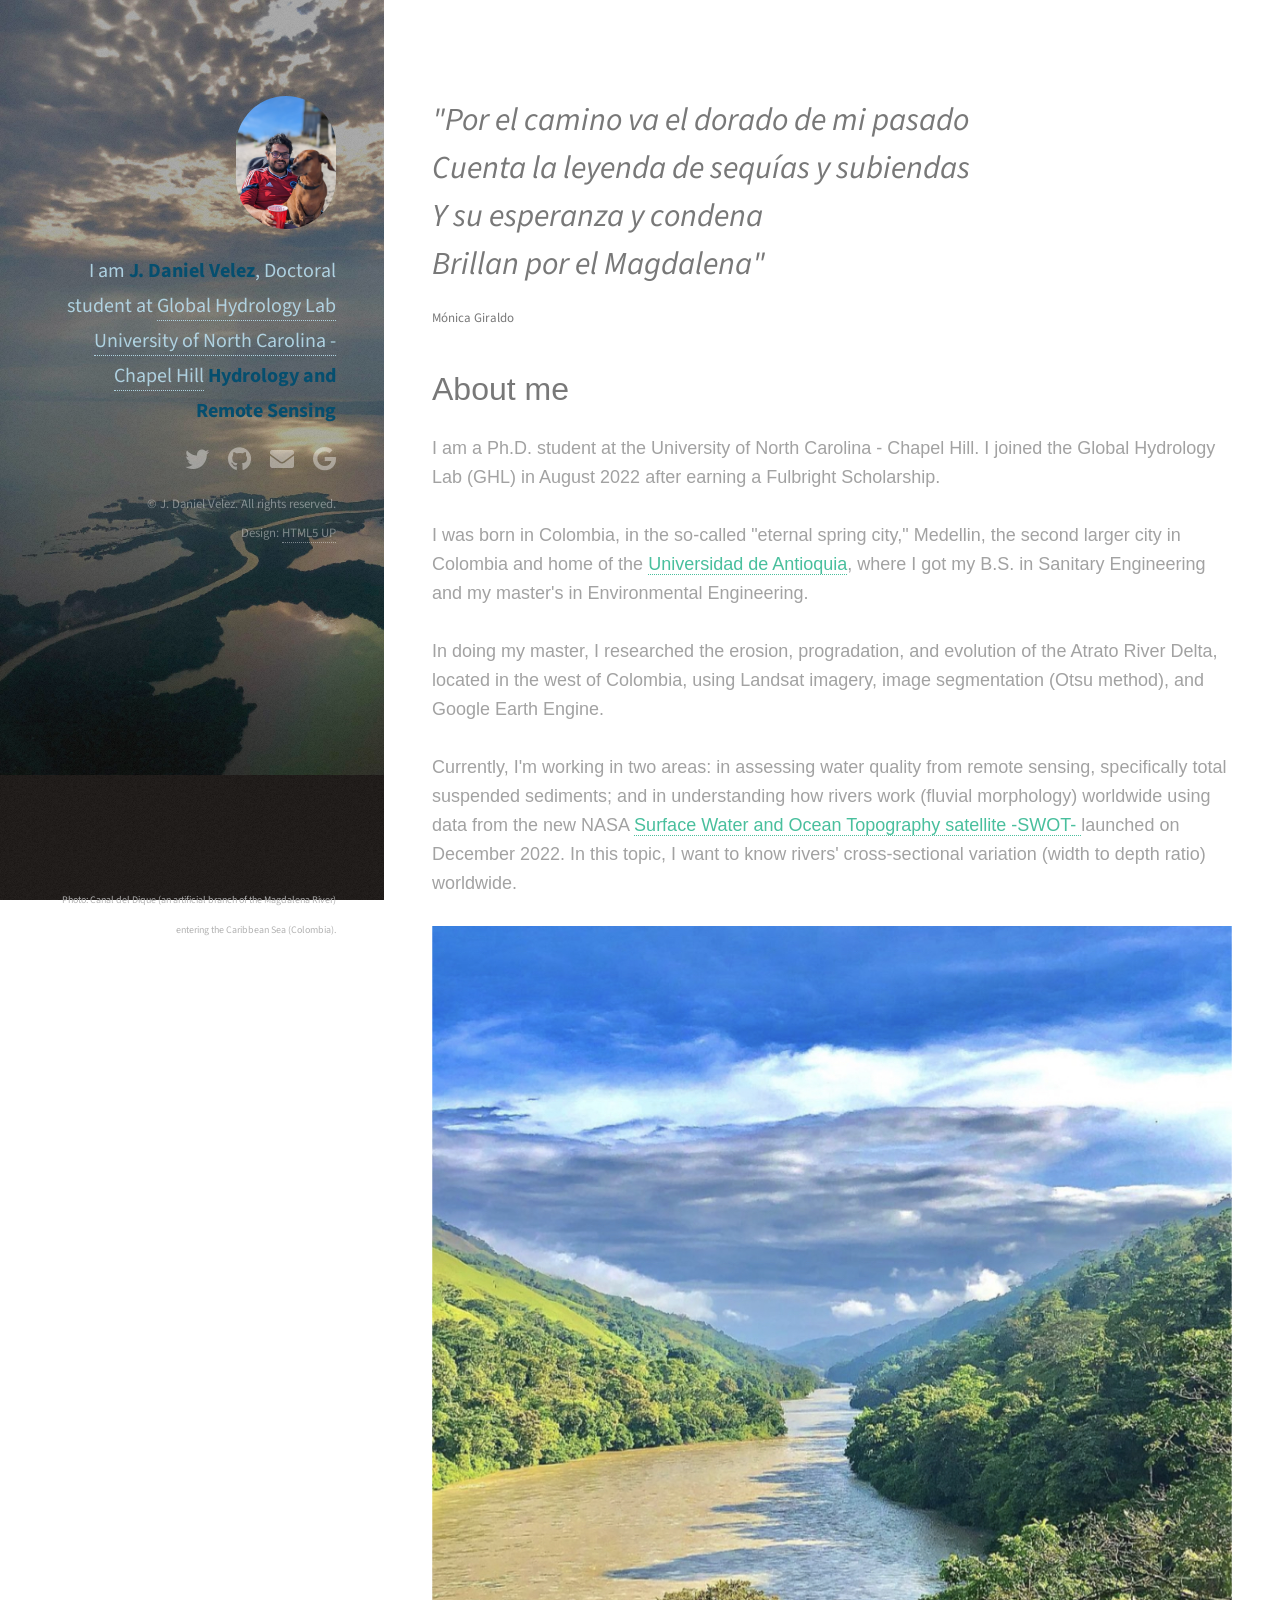
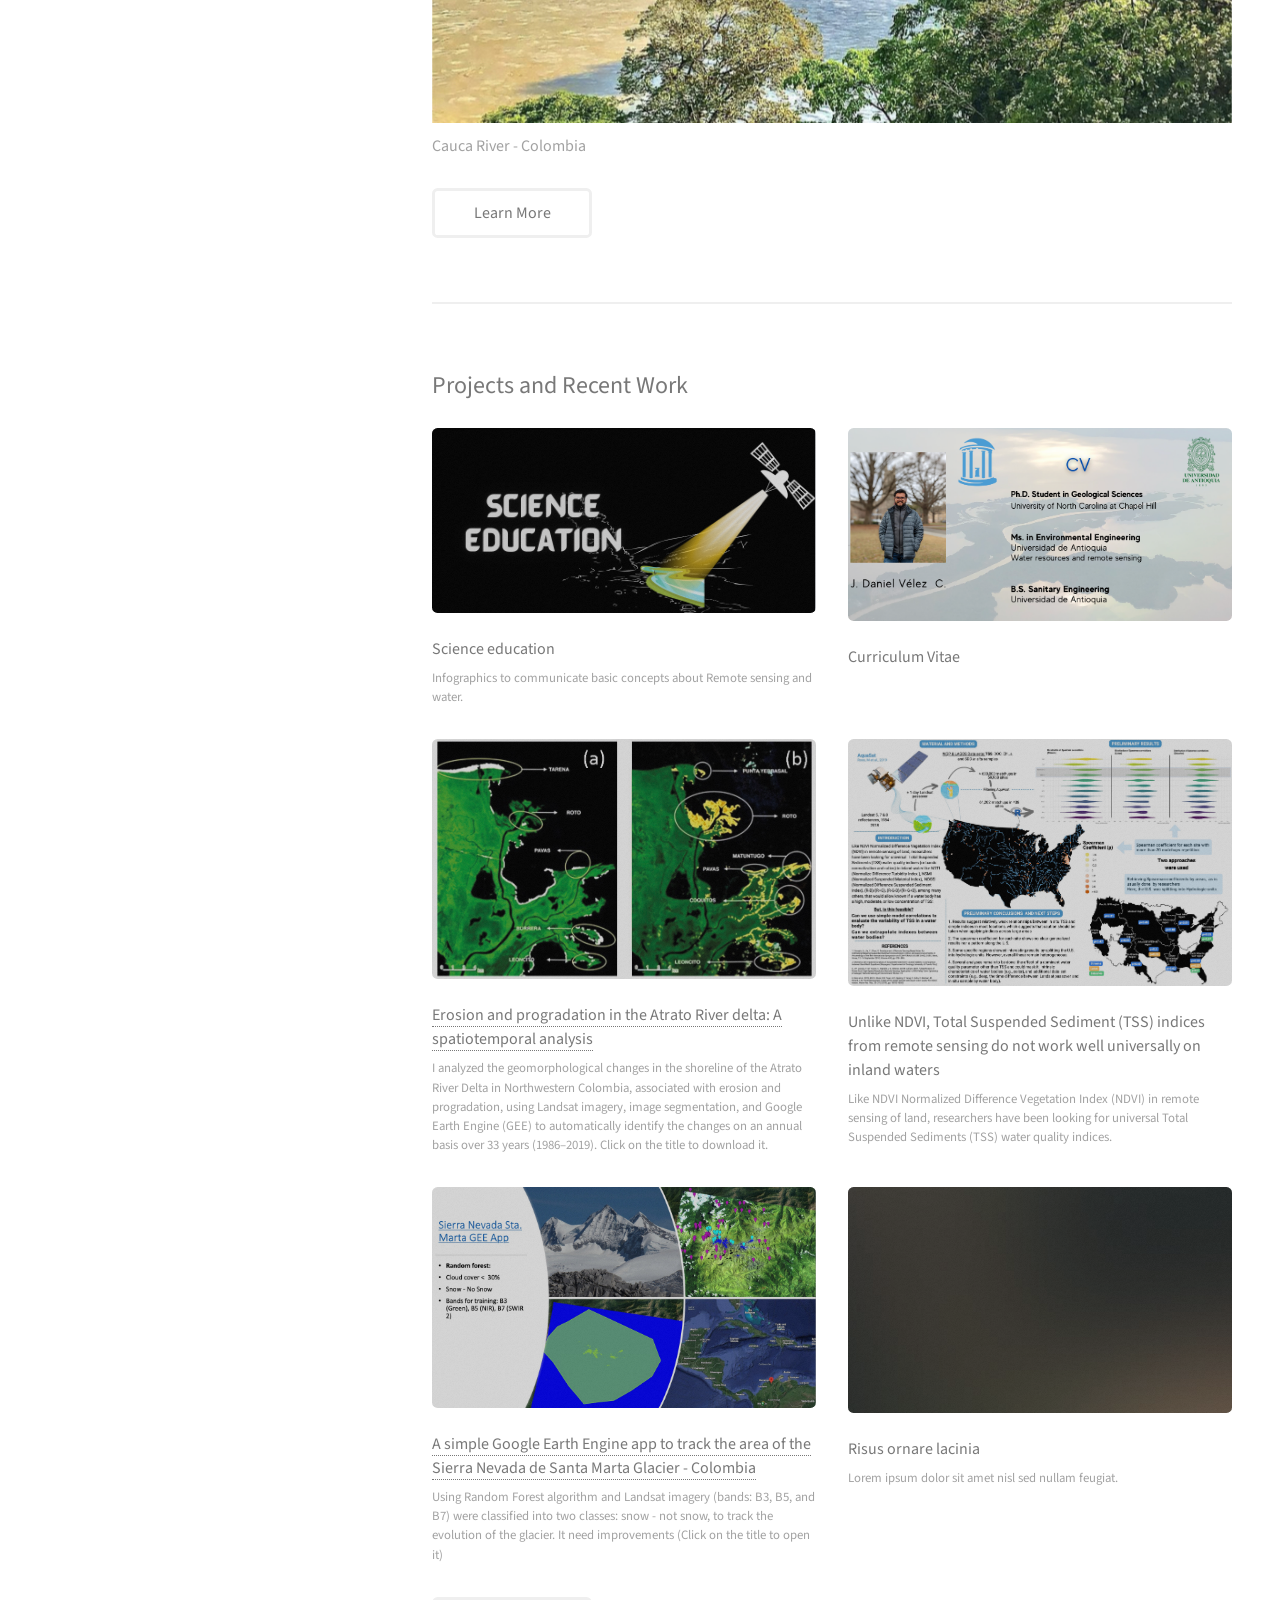
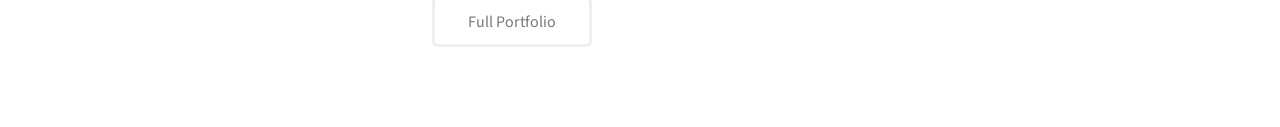
==== commit 53a52bdc: "App" ====
--- a/index.html
+++ b/index.html
@@ -152,7 +152,8 @@
 								<h3><a href="https://revistas.udea.edu.co/index.php/ingenieria/article/view/340933/20802774"> Erosion and progradation in the Atrato River delta: A spatiotemporal analysis</a> </h3>
 								<p>I analyzed the geomorphological changes in the shoreline of the Atrato River Delta in Northwestern Colombia,
 								associated with erosion and progradation, using Landsat imagery, image segmentation, and Google
-								Earth Engine (GEE) to automatically identify the changes on an annual basis over 33 years (1986–2019) </p>
+								Earth Engine (GEE) to automatically identify the changes on an annual basis over 33 years (1986–2019).
+								Click on the title to download it.</p>
 							</article>
 							<article class="col-6 col-12-xsmall work-item">
 								<a href="images/fulls/Perkin.jpg" class="image fit thumb"><img src="images/thumbs/Poster.jpg" alt="" /></a>
@@ -166,9 +167,10 @@
 								</p>
 							</article>
 							<article class="col-6 col-12-xsmall work-item">
-								<a href="images/fulls/05.jpg" class="image fit thumb"><img src="images/thumbs/05.jpg" alt="" /></a>
-								<h3>Nunc enim commodo aliquet</h3>
-								<p>Lorem ipsum dolor sit amet nisl sed nullam feugiat.</p>
+								<a href="images/fulls/Sierra.jpg" class="image fit thumb"><img src="images/thumbs/Sierra.jpg" alt="" /></a>
+								<h3><a href="https://ejdvc757.users.earthengine.app/view/sierra-nevada-de-santa-marta-glacier"> A simple Google Earth Engine app to track the area of the Sierra Nevada de Santa Marta Glacier - Colombia</a></h3>
+								<p>Using Random Forest algorithm and Landsat imagery (bands: B3, B5, and B7) were classified into two classes: snow - not snow, to
+								track the evolution of the glacier. It need improvements (Click on the title to open it)</p>
 							</article>
 							<article class="col-6 col-12-xsmall work-item">
 								<a href="images/fulls/06.jpg" class="image fit thumb"><img src="images/thumbs/06.jpg" alt="" /></a>
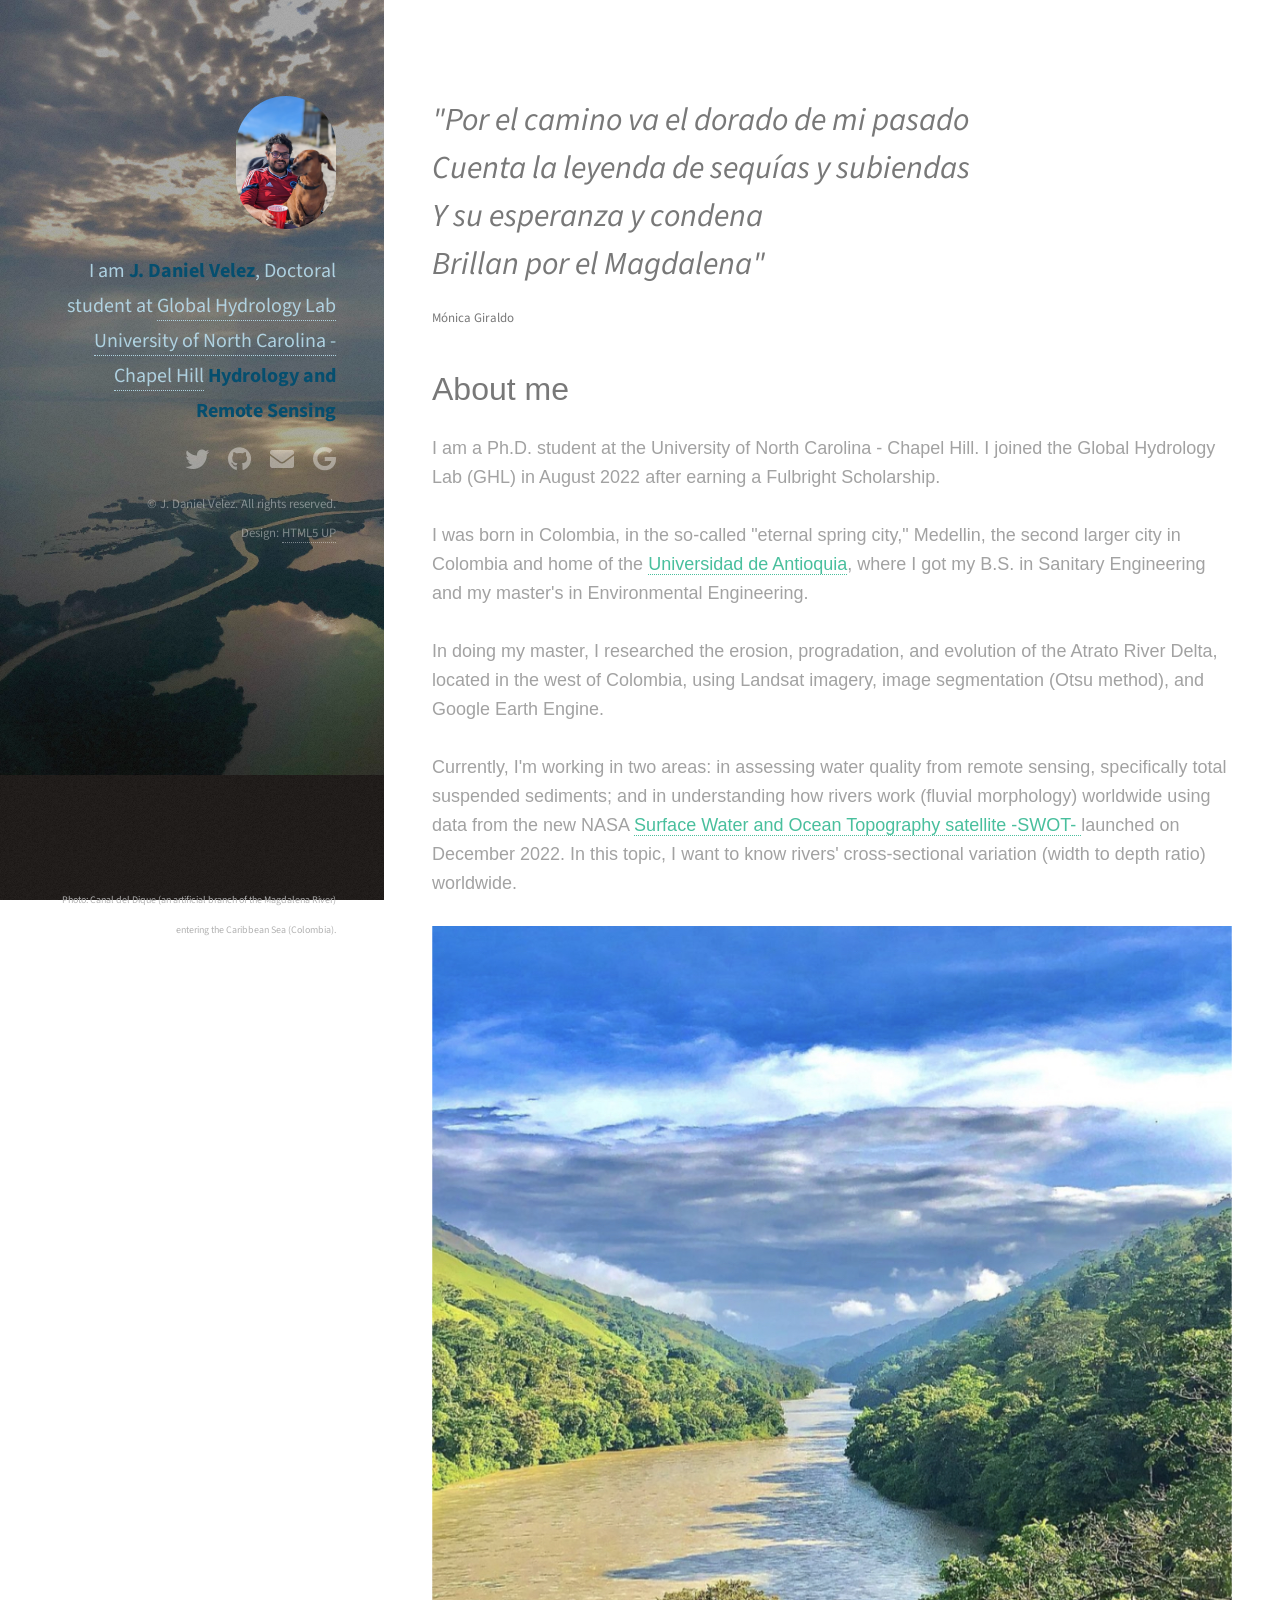
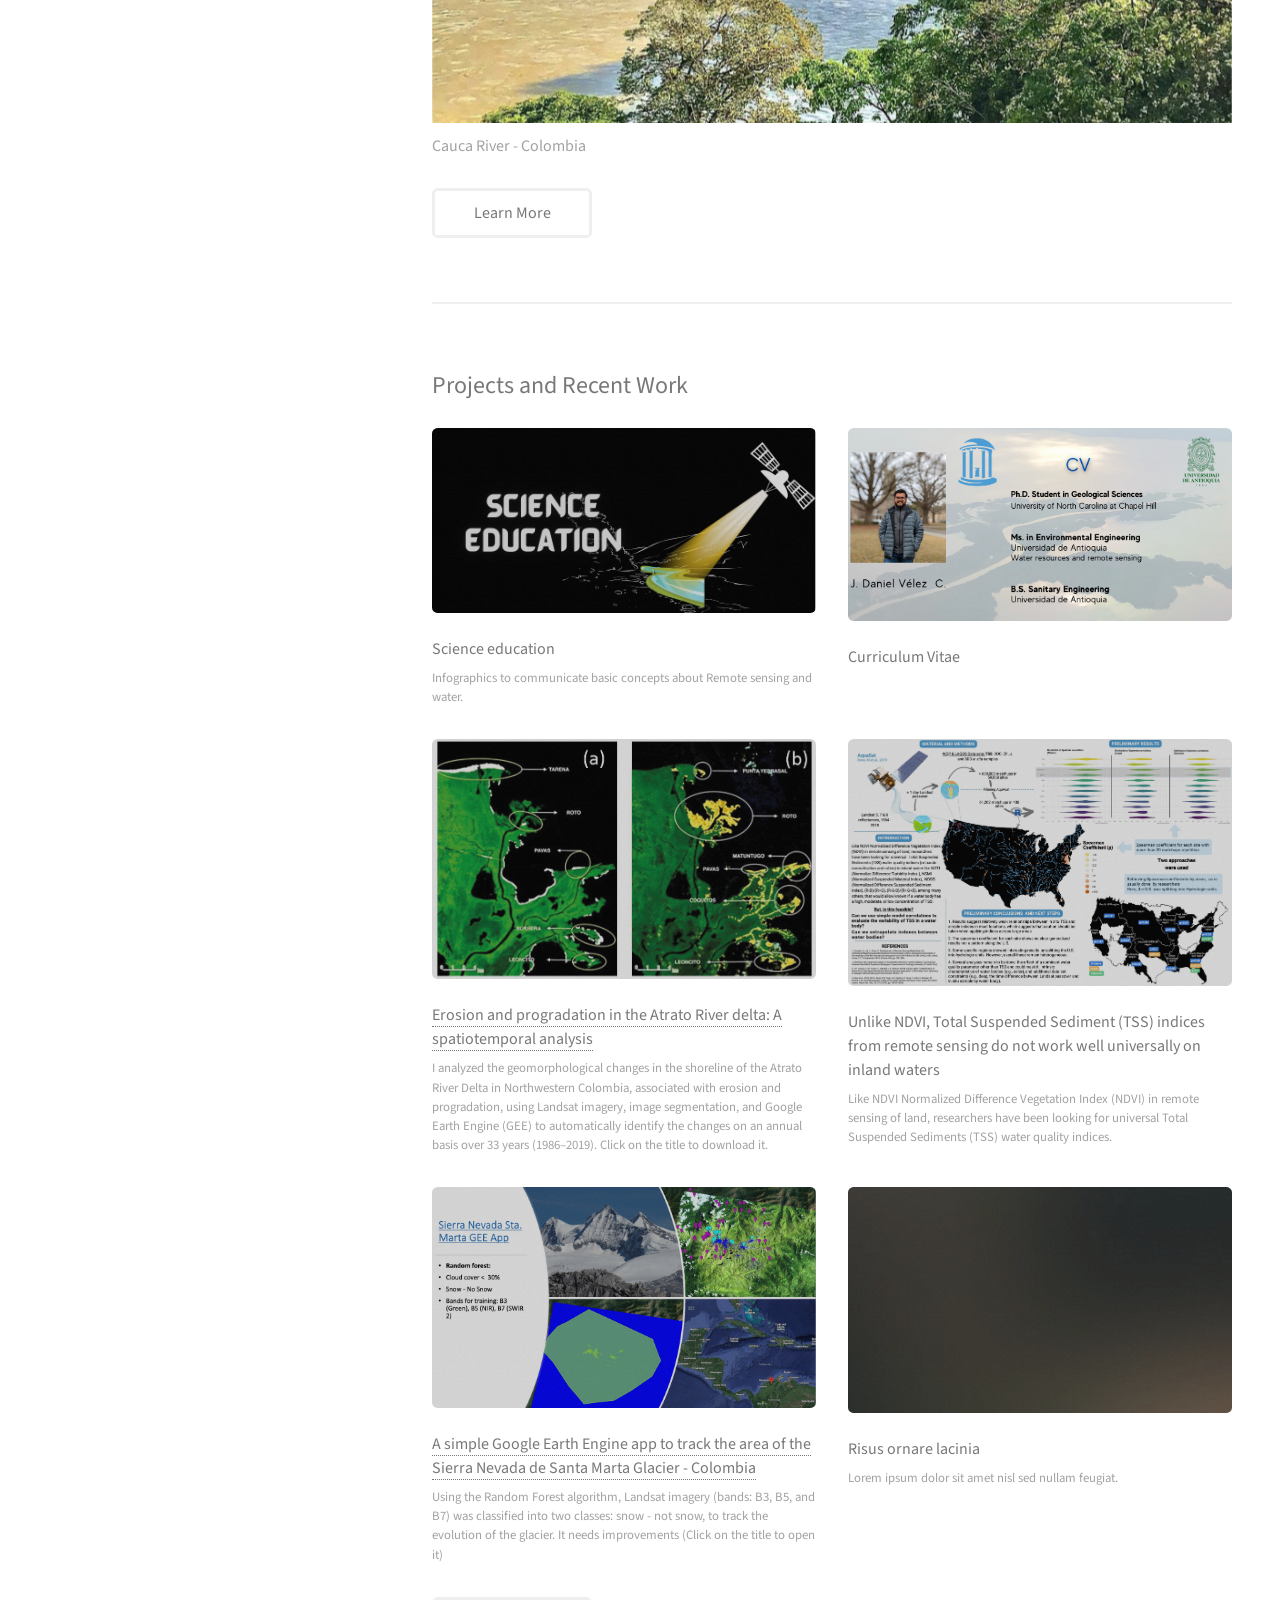
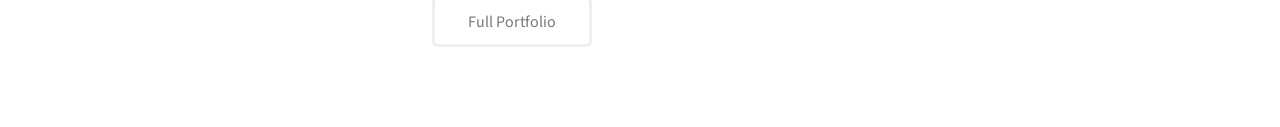
==== commit 4709d1fe: "Update index.html" ====
--- a/index.html
+++ b/index.html
@@ -169,8 +169,8 @@
 							<article class="col-6 col-12-xsmall work-item">
 								<a href="images/fulls/Sierra.jpg" class="image fit thumb"><img src="images/thumbs/Sierra.jpg" alt="" /></a>
 								<h3><a href="https://ejdvc757.users.earthengine.app/view/sierra-nevada-de-santa-marta-glacier"> A simple Google Earth Engine app to track the area of the Sierra Nevada de Santa Marta Glacier - Colombia</a></h3>
-								<p>Using Random Forest algorithm and Landsat imagery (bands: B3, B5, and B7) were classified into two classes: snow - not snow, to
-								track the evolution of the glacier. It need improvements (Click on the title to open it)</p>
+								<p>Using the Random Forest algorithm, Landsat imagery (bands: B3, B5, and B7) was classified into two classes: snow - not snow, to
+								track the evolution of the glacier. It needs improvements (Click on the title to open it)</p>
 							</article>
 							<article class="col-6 col-12-xsmall work-item">
 								<a href="images/fulls/06.jpg" class="image fit thumb"><img src="images/thumbs/06.jpg" alt="" /></a>
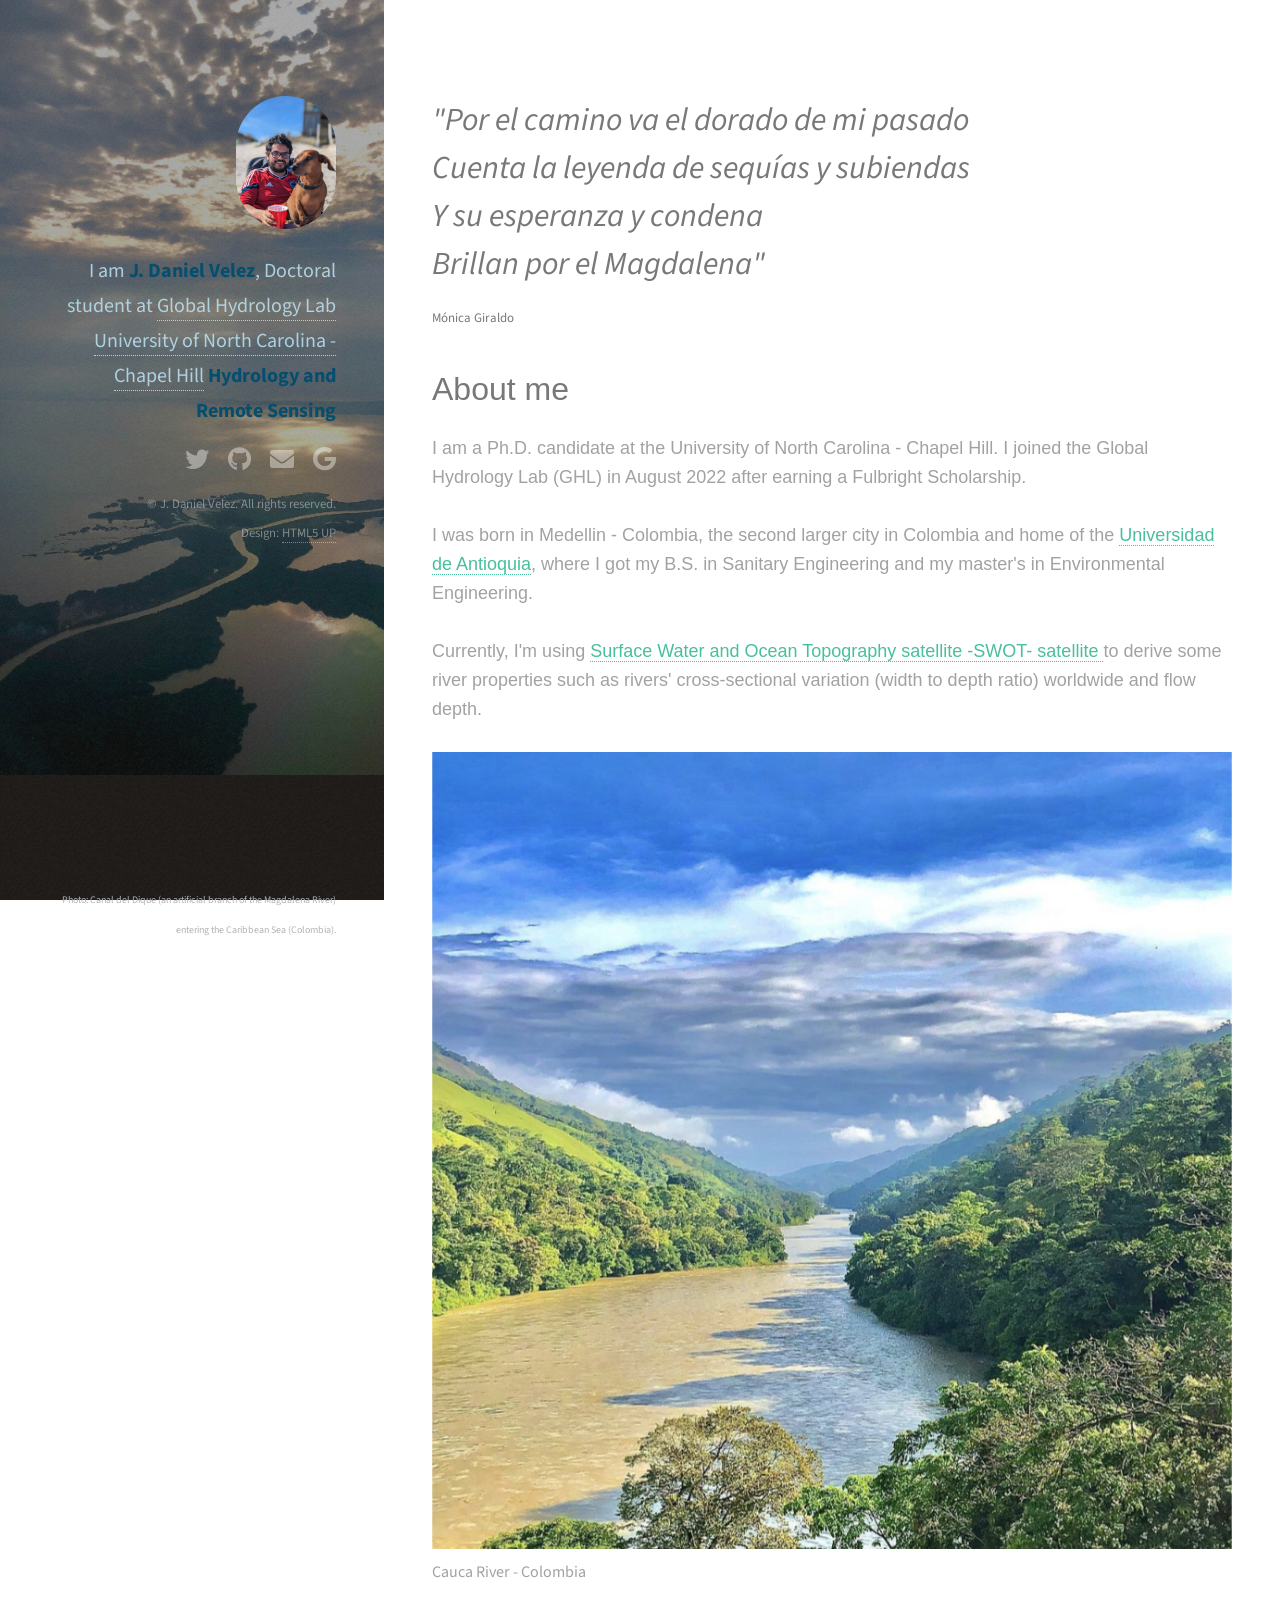
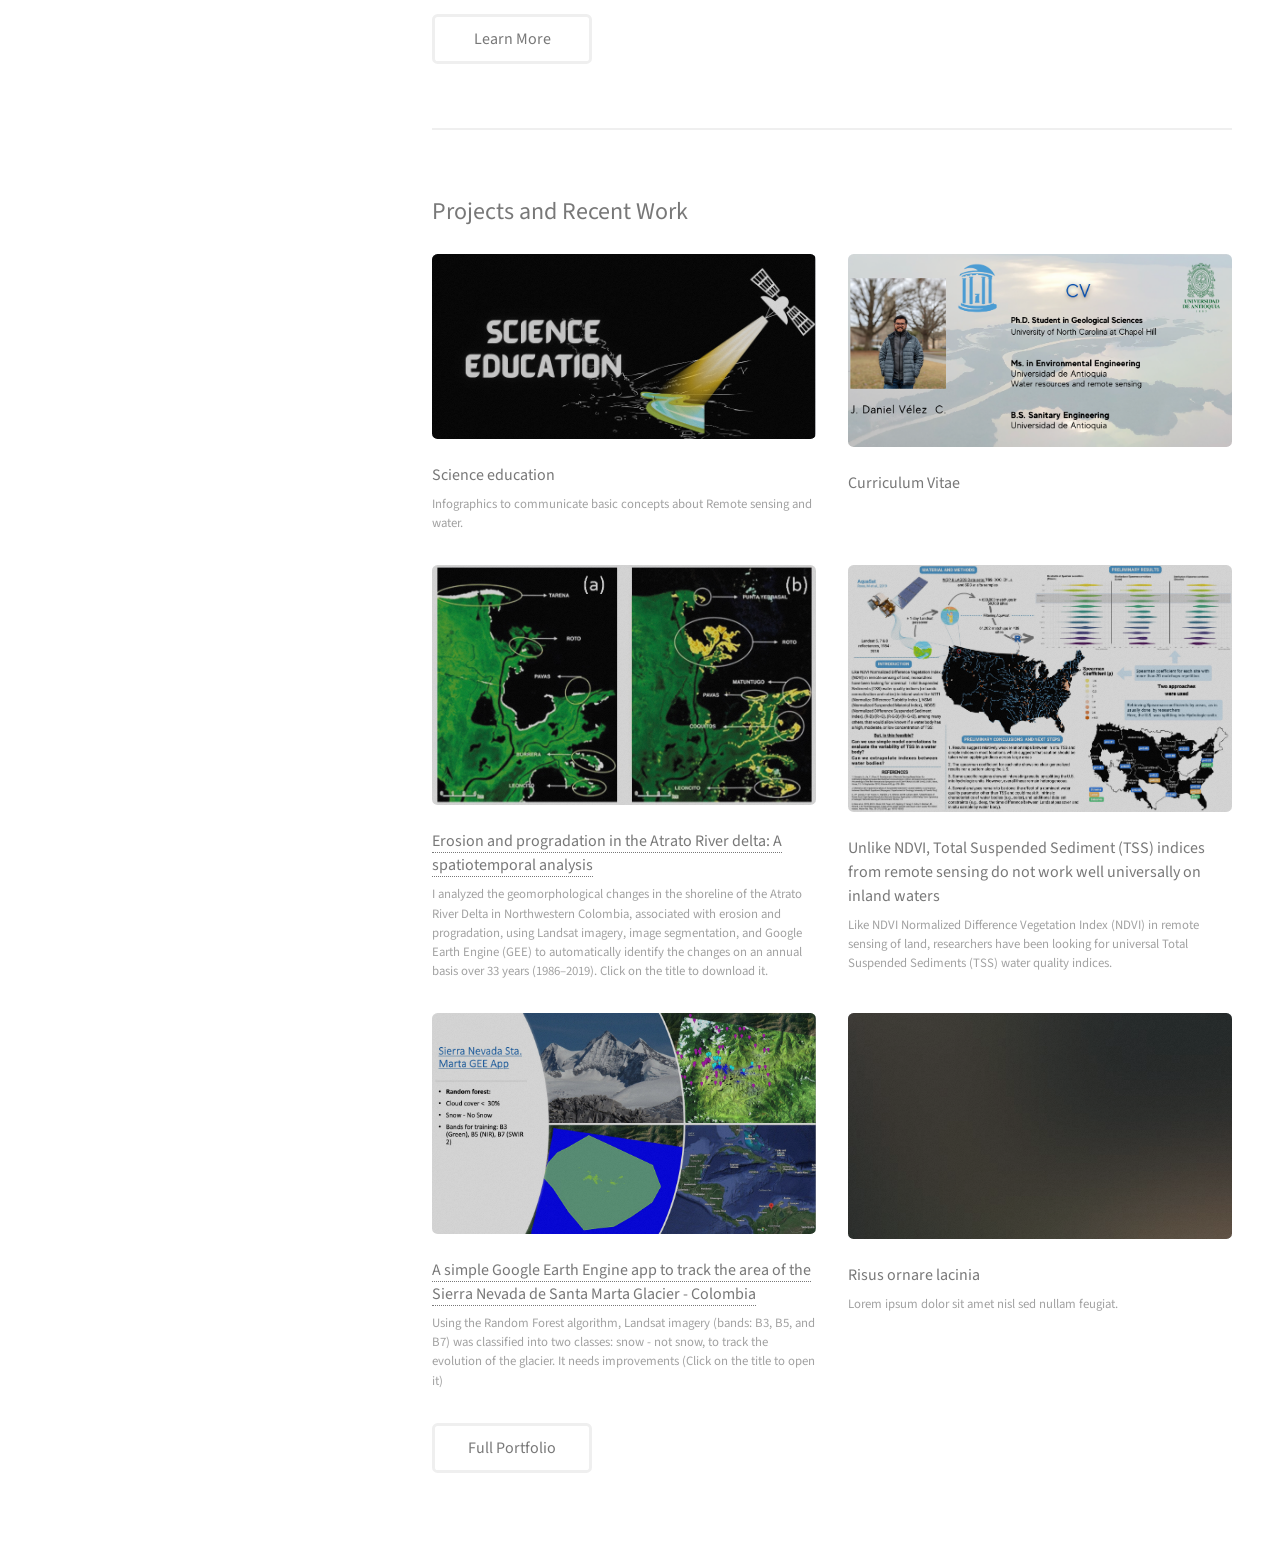
==== commit 403ff91d: "Add files via upload" ====
--- a/index.html
+++ b/index.html
@@ -47,21 +47,17 @@
 								</h3>
 							</font>
 							<font face="Helvetica" size="4">
-								I am a Ph.D. student at the University of North Carolina - Chapel Hill. I joined the Global Hydrology Lab (GHL) in August 2022
+								I am a Ph.D. candidate at the University of North Carolina - Chapel Hill. I joined the Global Hydrology Lab (GHL) in August 2022
 								after earning a Fulbright Scholarship.<br />
 								<br />
-								I was born in Colombia, in the so-called "eternal spring city," Medellin, the second larger city in Colombia and home
+								I was born in Medellin - Colombia, the second larger city in Colombia and home
 								of the <a href="http://www.udea.edu.co/">Universidad de Antioquia</a>, where I got my B.S. in Sanitary Engineering and my master's in
 								Environmental Engineering.<br />
 								<br />
-								In doing my master, I researched the erosion, progradation, and evolution of the Atrato River Delta, located in the west of Colombia,
-								using Landsat imagery, image segmentation (Otsu method), and Google Earth Engine.<br />
-								<br />
-								Currently, I'm working in two areas: in assessing water quality from remote sensing, specifically total suspended sediments;
-								and in understanding how rivers work (fluvial morphology) worldwide using data from the new NASA <a href="https://swot.jpl.nasa.gov/">
-									Surface Water
-									and Ocean Topography satellite -SWOT-
-								</a> launched on December 2022. In this topic, I want to know rivers' cross-sectional variation (width to depth ratio) worldwide.
+								
+								Currently, I'm using <a href="https://swot.jpl.nasa.gov/"> Surface Water
+									and Ocean Topography satellite -SWOT- satellite  
+								</a> to derive some river properties such as rivers' cross-sectional variation (width to depth ratio) worldwide and flow depth.
 							</font>
 
 							<br />
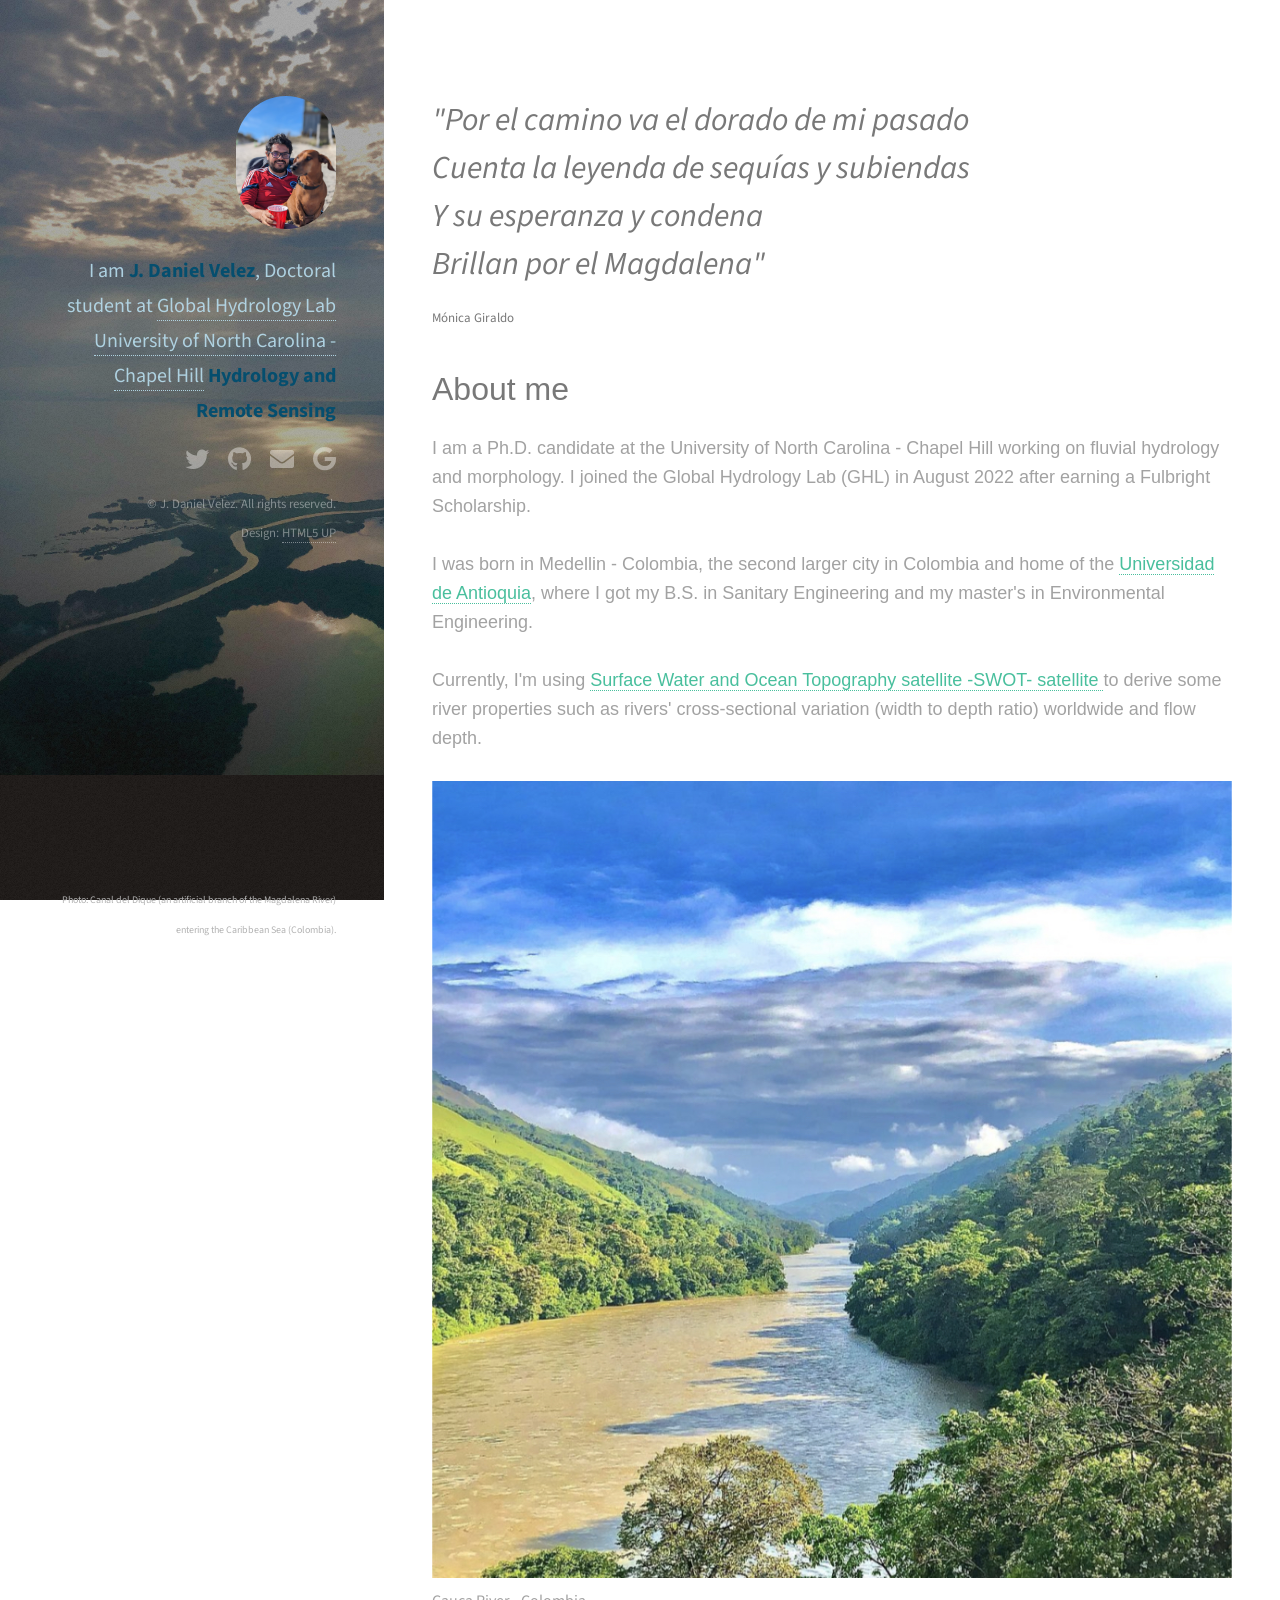
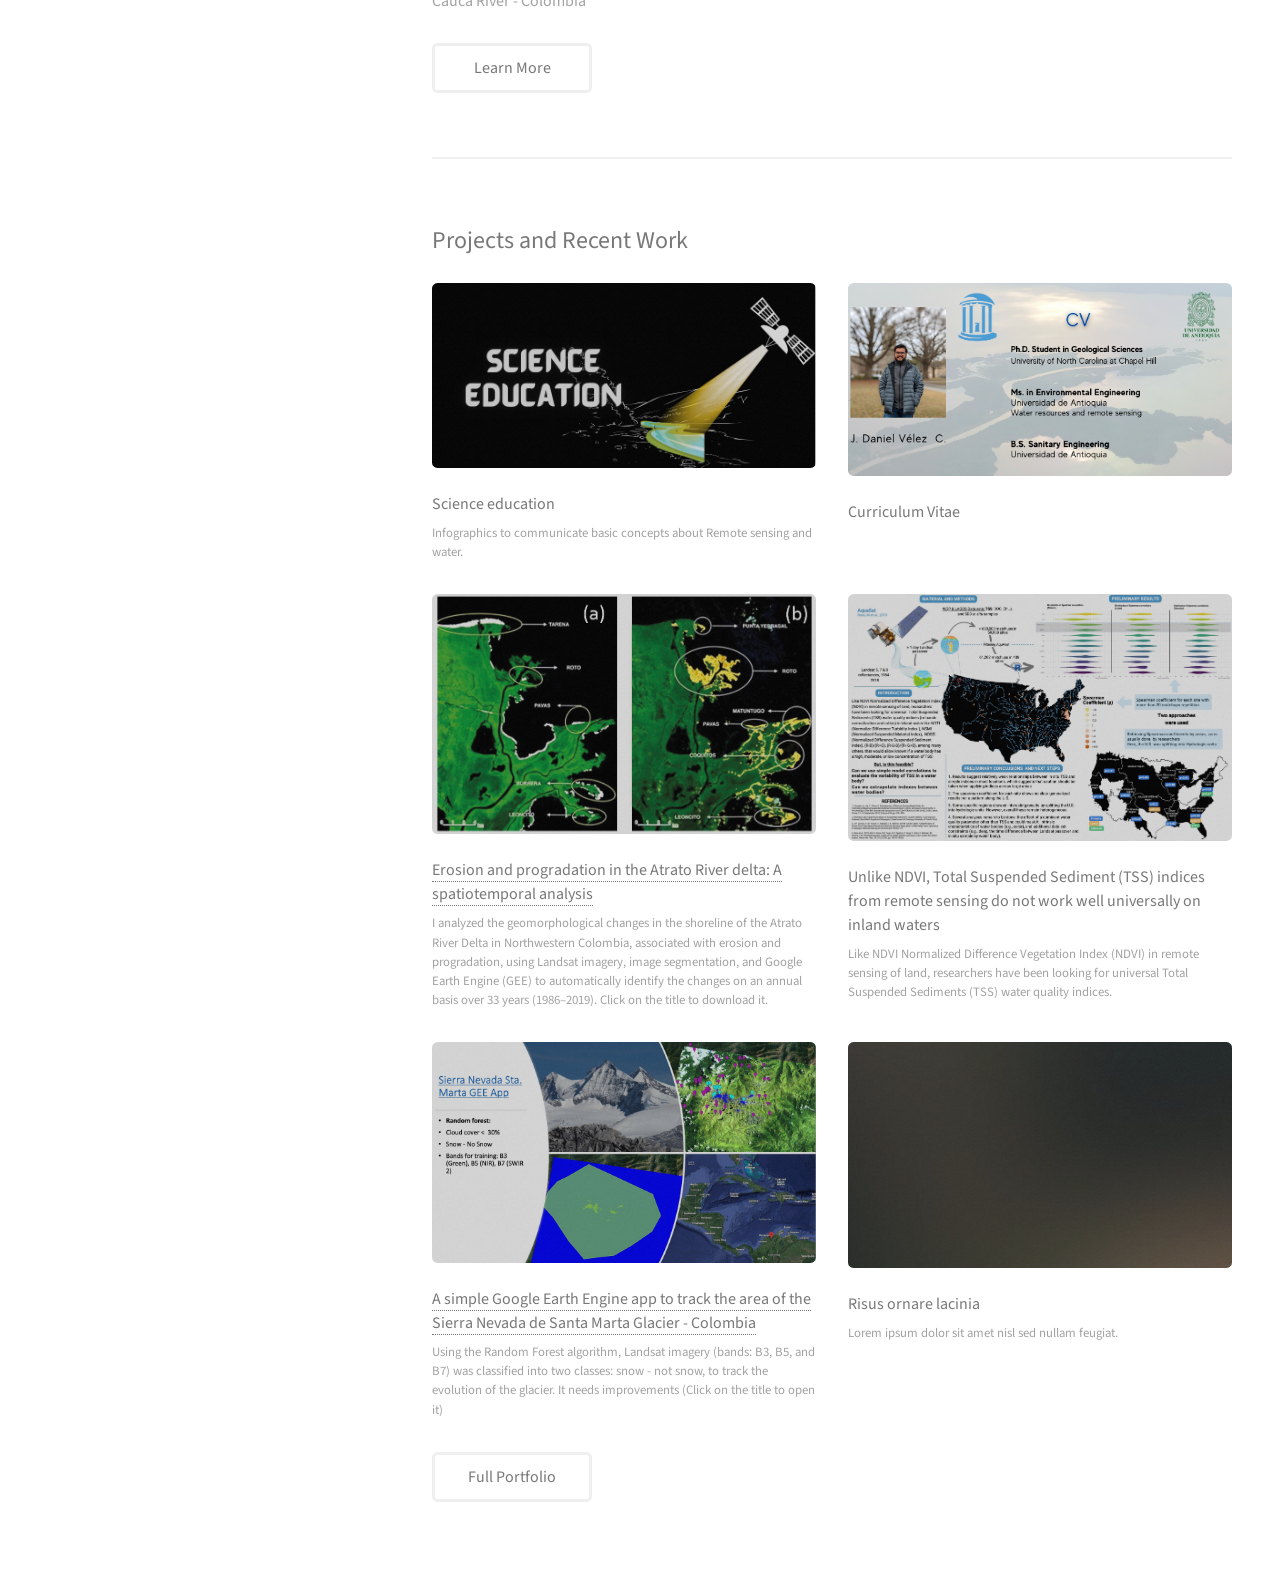
==== commit 07c3e08a: "Add files via upload" ====
--- a/index.html
+++ b/index.html
@@ -47,7 +47,7 @@
 								</h3>
 							</font>
 							<font face="Helvetica" size="4">
-								I am a Ph.D. candidate at the University of North Carolina - Chapel Hill. I joined the Global Hydrology Lab (GHL) in August 2022
+								I am a Ph.D. candidate at the University of North Carolina - Chapel Hill working on fluvial hydrology and morphology. I joined the Global Hydrology Lab (GHL) in August 2022
 								after earning a Fulbright Scholarship.<br />
 								<br />
 								I was born in Medellin - Colombia, the second larger city in Colombia and home
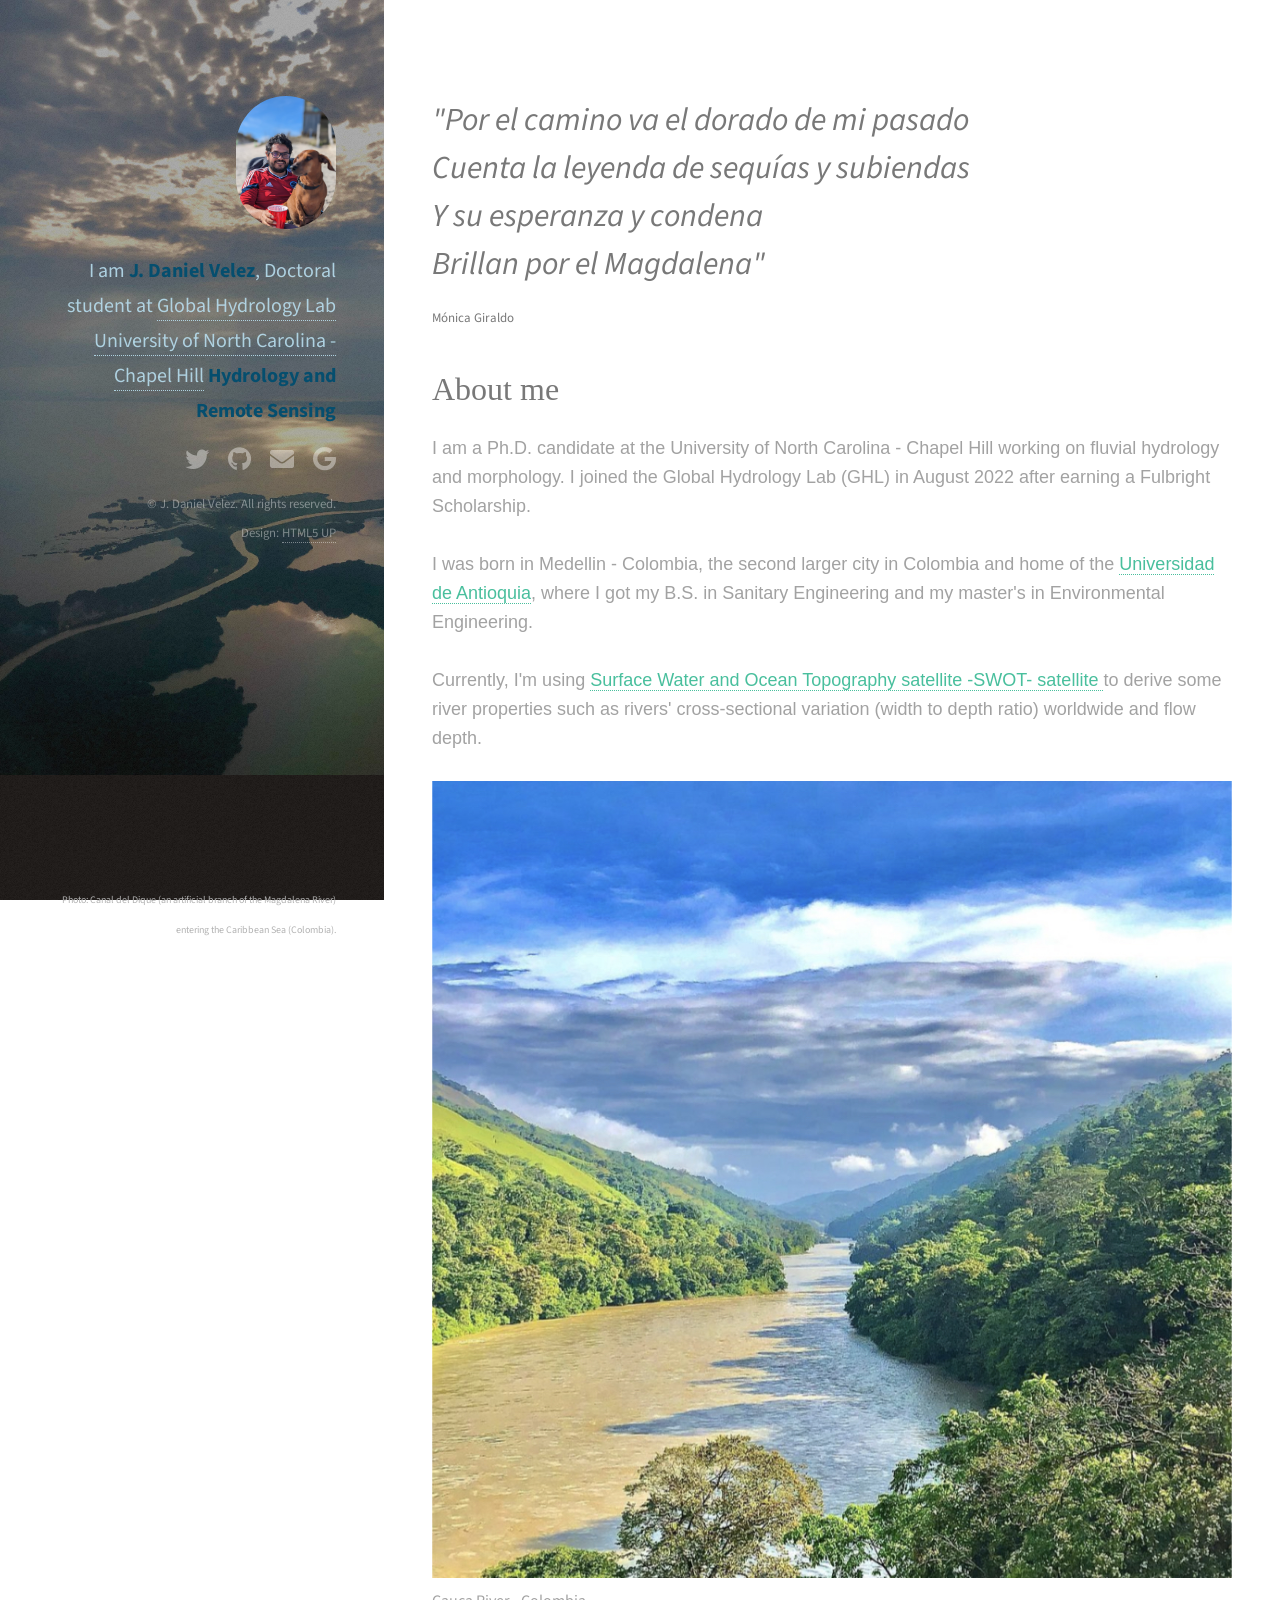
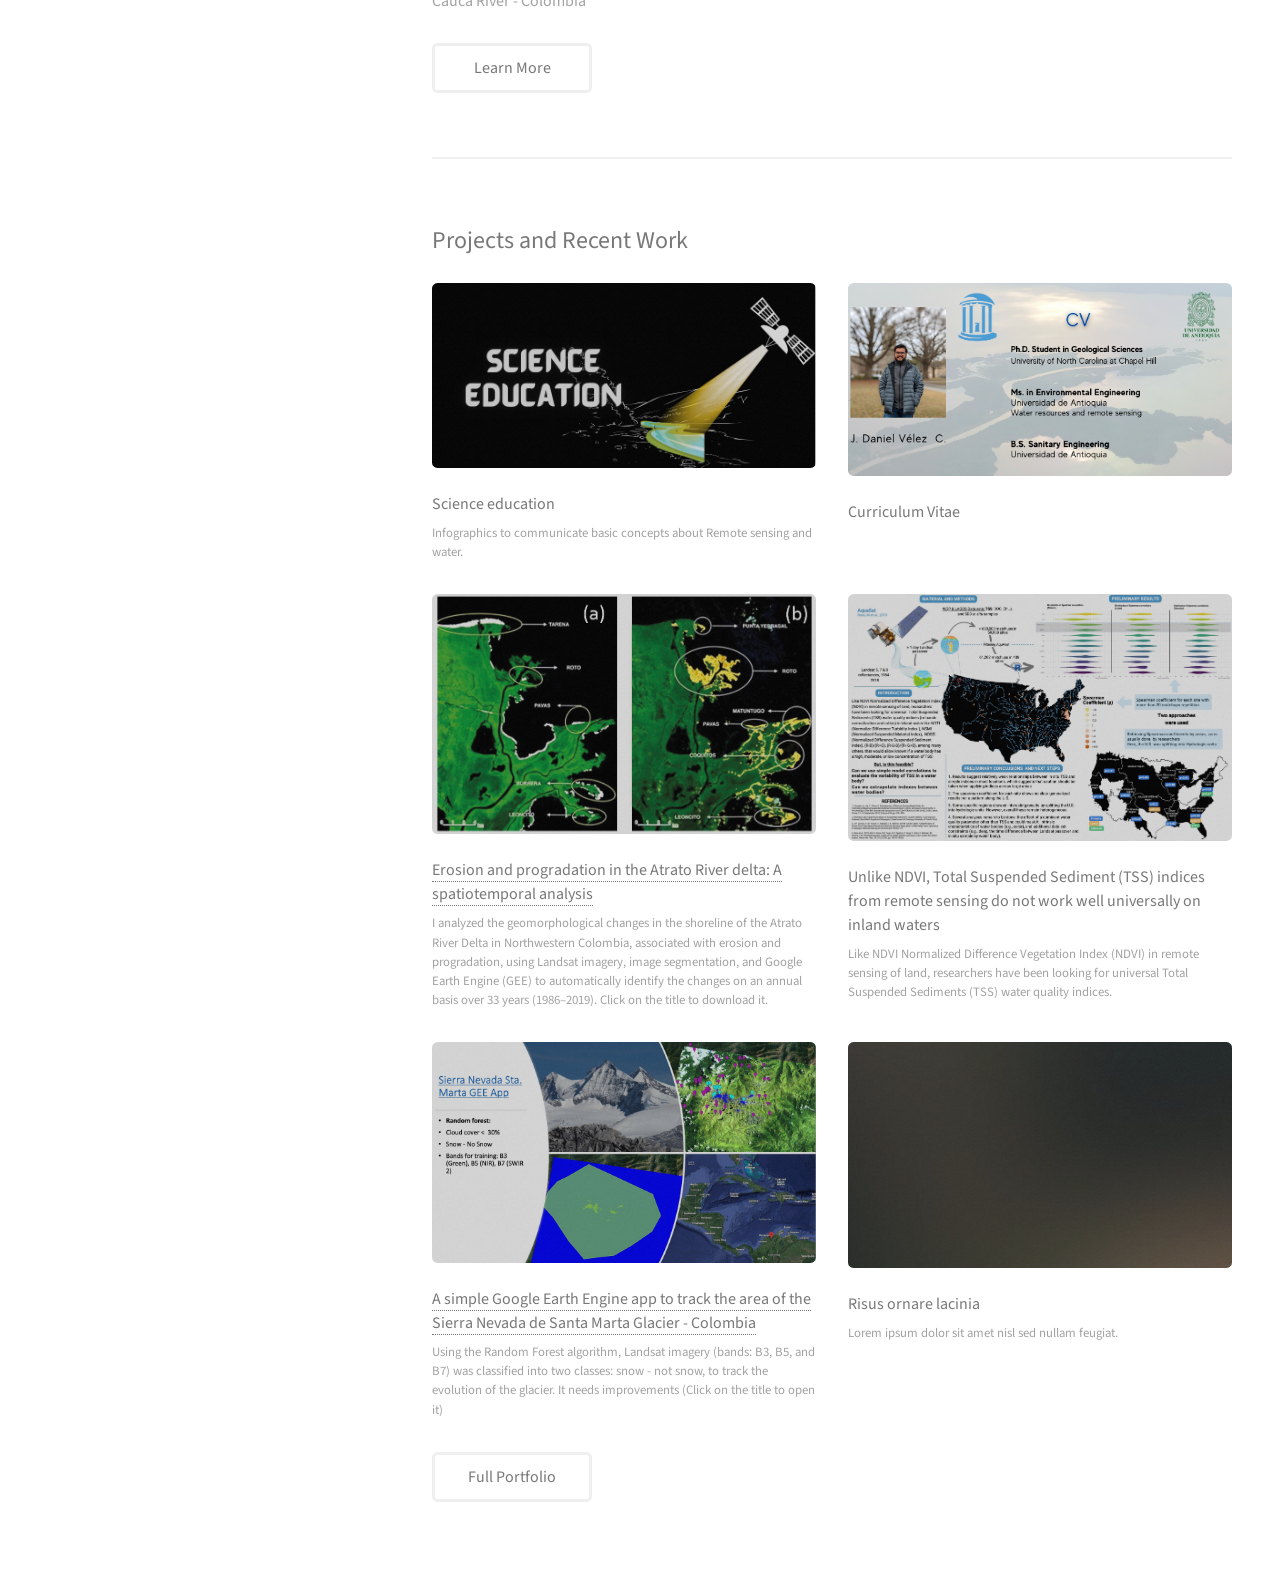
==== commit a3e0e7cf: "Add files via upload" ====
--- a/index.html
+++ b/index.html
@@ -41,7 +41,7 @@
 							</h2>
 						</header>
 						<p>
-							<font face="Helvetica" size="6">
+							<font face="Sans serif" size="6">
 								<h3>
 									About me
 								</h3>
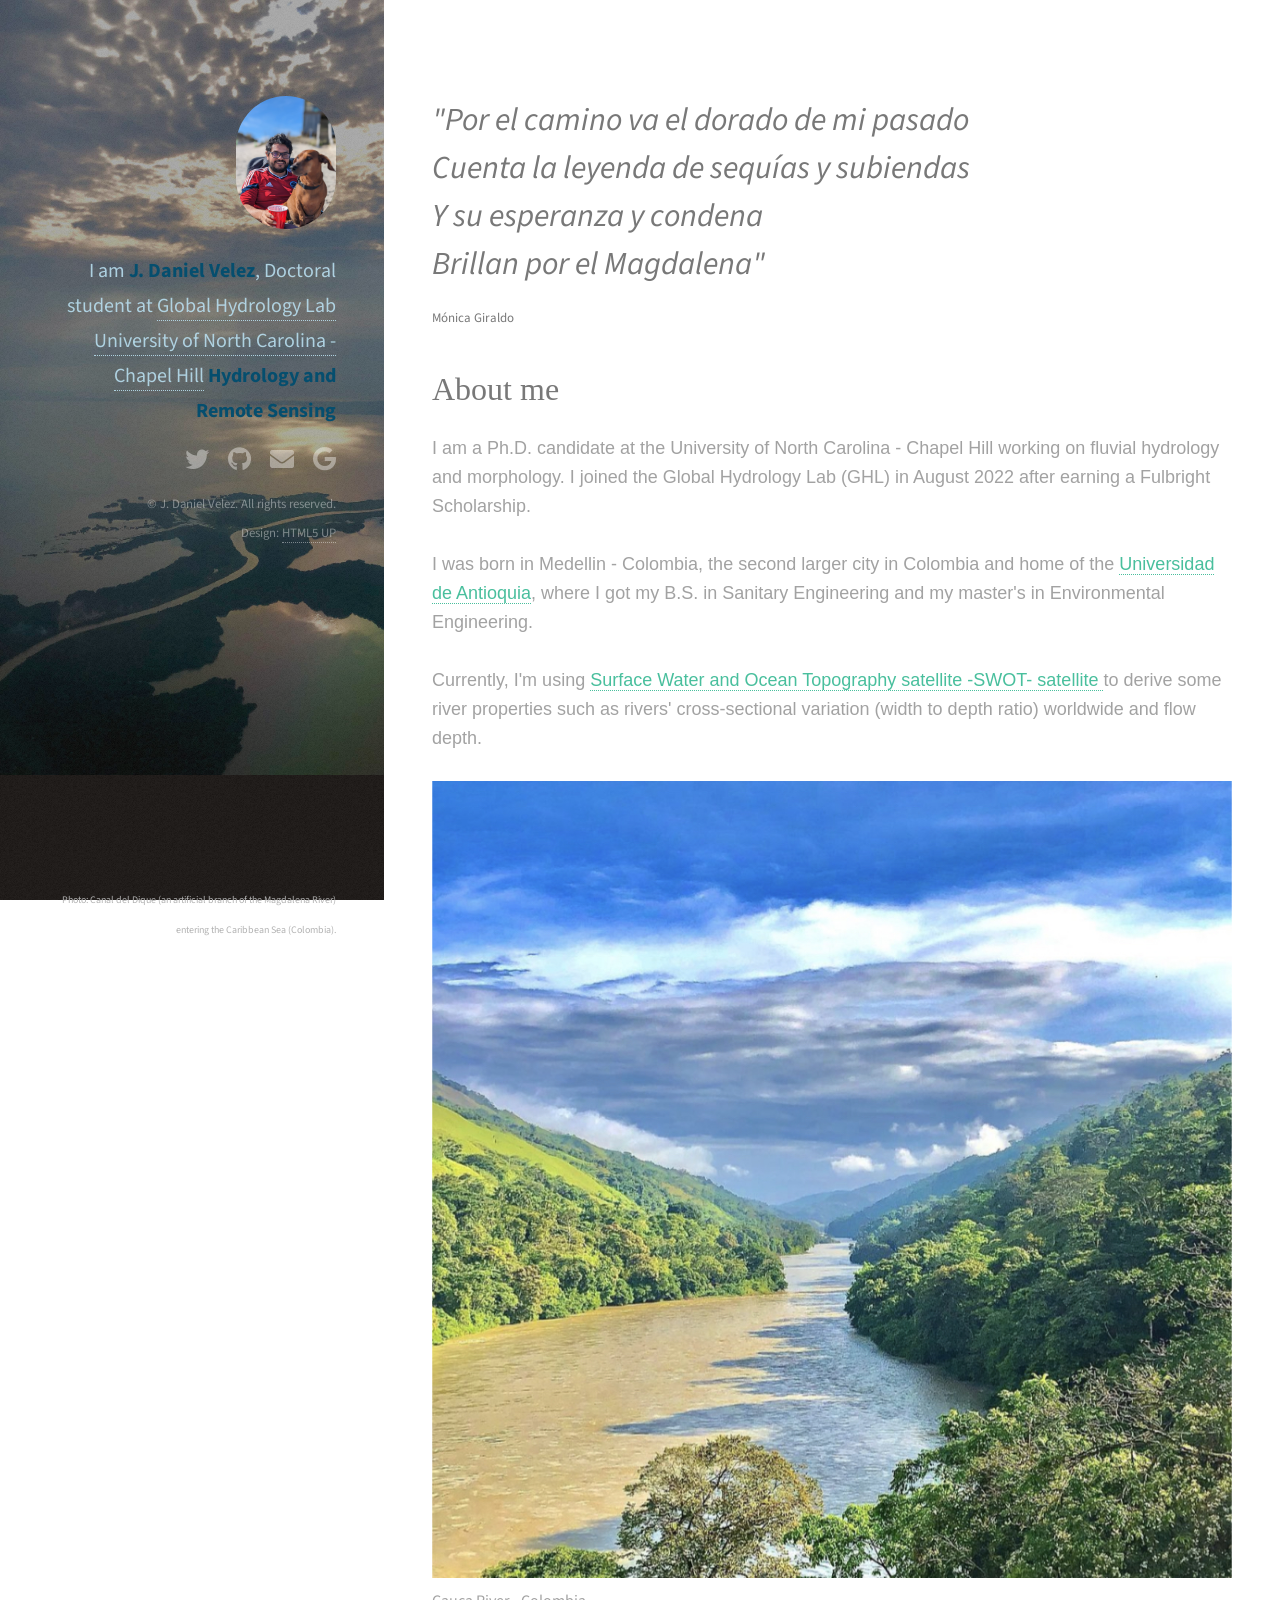
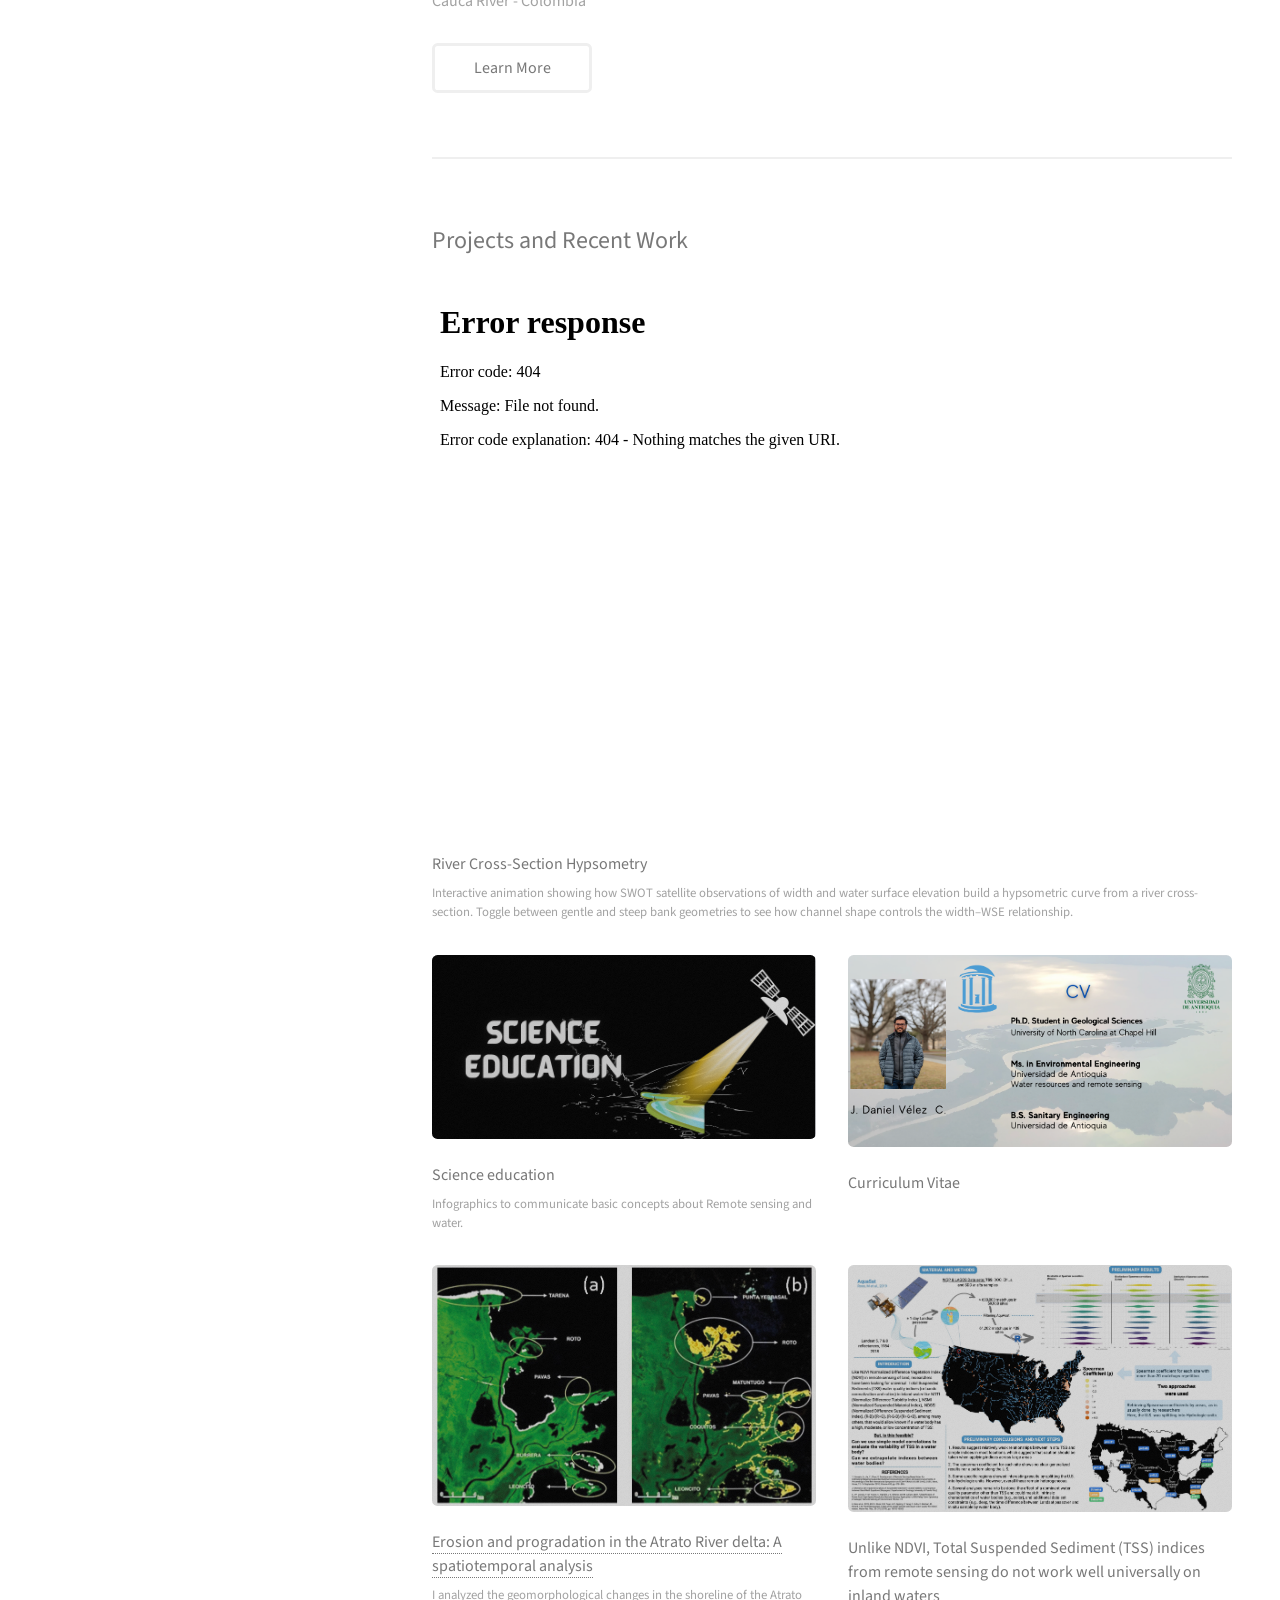
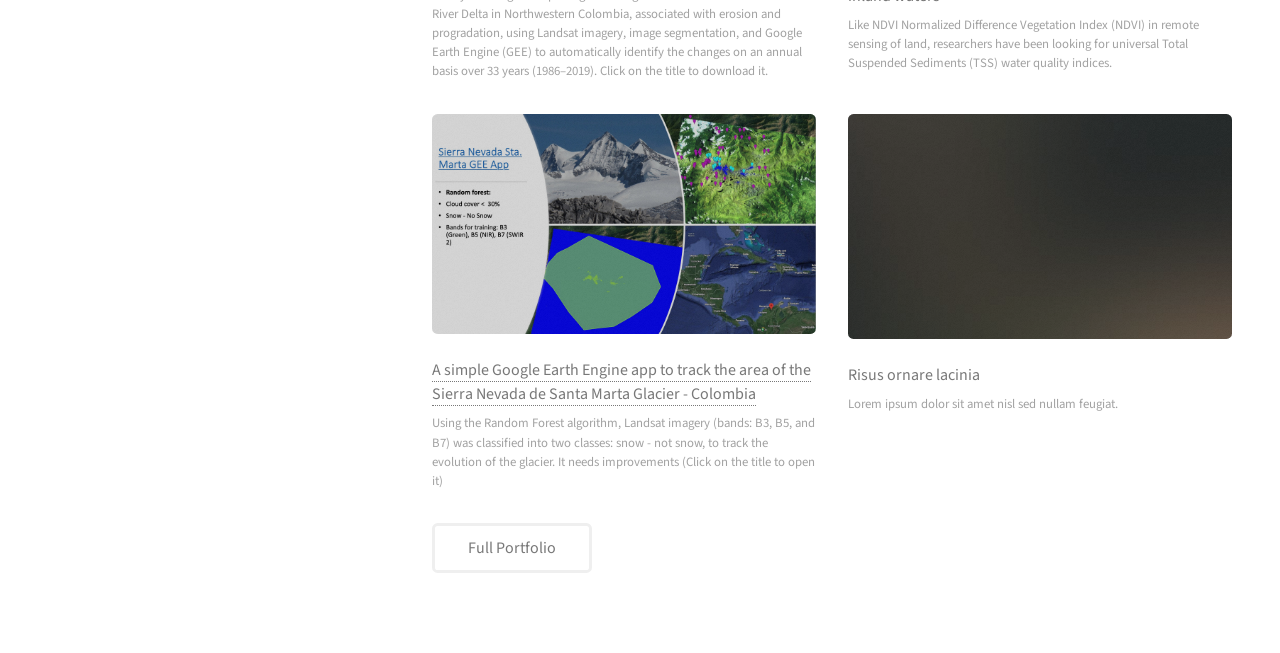
==== commit f28a5a1f: "Adding hypsometric curve animation" ====
--- a/index.html
+++ b/index.html
@@ -123,62 +123,78 @@
 </section>
 
 				<!-- Two -->
-					<section id="two">
-						<h2>Projects and Recent Work</h2>
-						<div class="row">
-							<article class="col-6 col-12-xsmall work-item">
-								<a href="images/fulls/WQ.gif" class="image fit thumb">
-									<img src="images/thumbs/SE.jpg" alt="Water quality and remote sensing" />
-								</a>
-								<a href="images/fulls/SWE.gif" class="image fit thumb"></a>
-								<a href="images/fulls/Precip.gif" class="image fit thumb"></a>
-								<a href="images/fulls/ASO.gif" class="image fit thumb"></a>
-
-								<h3>Science education</h3>
-								<p>Infographics to communicate basic concepts about Remote sensing and water.</p>
-							</article>
-
-							<article class="col-6 col-12-xsmall work-item">
-								<a href="images/fulls/CV_Jose_D.pdf" download="CV" ><img src="images/thumbs/me4.jpg" alt="" class="image fit thumb"  /></a>
-								<h3>Curriculum Vitae </h3>
-								
-							</article>
-							<article class="col-6 col-12-xsmall work-item">
-								<a href="images/fulls/Atrato.jpg" class="image fit thumb"><img src="images/thumbs/Atr.jpg" alt="" /></a>
-								<h3><a href="https://revistas.udea.edu.co/index.php/ingenieria/article/view/340933/20802774"> Erosion and progradation in the Atrato River delta: A spatiotemporal analysis</a> </h3>
-								<p>I analyzed the geomorphological changes in the shoreline of the Atrato River Delta in Northwestern Colombia,
-								associated with erosion and progradation, using Landsat imagery, image segmentation, and Google
-								Earth Engine (GEE) to automatically identify the changes on an annual basis over 33 years (1986–2019).
-								Click on the title to download it.</p>
-							</article>
-							<article class="col-6 col-12-xsmall work-item">
-								<a href="images/fulls/Perkin.jpg" class="image fit thumb"><img src="images/thumbs/Poster.jpg" alt="" /></a>
-								<h3>Unlike NDVI, Total Suspended Sediment (TSS) indices from remote sensing do not work well universally
-								on inland waters</h3>
-								<p>
-									Like NDVI Normalized Difference Vegetation Index
-									(NDVI) in remote sensing of land, researchers
-									have been looking for universal Total Suspended
-									Sediments (TSS) water quality indices.
-								</p>
-							</article>
-							<article class="col-6 col-12-xsmall work-item">
-								<a href="images/fulls/Sierra.jpg" class="image fit thumb"><img src="images/thumbs/Sierra.jpg" alt="" /></a>
-								<h3><a href="https://ejdvc757.users.earthengine.app/view/sierra-nevada-de-santa-marta-glacier"> A simple Google Earth Engine app to track the area of the Sierra Nevada de Santa Marta Glacier - Colombia</a></h3>
-								<p>Using the Random Forest algorithm, Landsat imagery (bands: B3, B5, and B7) was classified into two classes: snow - not snow, to
-								track the evolution of the glacier. It needs improvements (Click on the title to open it)</p>
-							</article>
-							<article class="col-6 col-12-xsmall work-item">
-								<a href="images/fulls/06.jpg" class="image fit thumb"><img src="images/thumbs/06.jpg" alt="" /></a>
-								<h3>Risus ornare lacinia</h3>
-								<p>Lorem ipsum dolor sit amet nisl sed nullam feugiat.</p>
-							</article>
-						</div>
-						<ul class="actions">
-							<li><a href="#" class="button">Full Portfolio</a></li>
-						</ul>
-					</section>
-
+				<section id="two">
+					<h2>Projects and Recent Work</h2>
+					<div class="row">
+
+						<!-- Hypsometric Animation -->
+						<article class="col-12 work-item">
+							<iframe
+								src="hypsometric_animation.html"
+								width="100%"
+								height="560"
+								style="border: none; border-radius: 4px;"
+								scrolling="no">
+							</iframe>
+							<h3>River Cross-Section Hypsometry</h3>
+							<p>Interactive animation showing how SWOT satellite observations of width and
+							water surface elevation build a hypsometric curve from a river cross-section.
+							Toggle between gentle and steep bank geometries to see how channel shape
+							controls the width–WSE relationship.</p>
+						</article>
+
+						<article class="col-6 col-12-xsmall work-item">
+							<a href="images/fulls/WQ.gif" class="image fit thumb">
+								<img src="images/thumbs/SE.jpg" alt="Water quality and remote sensing" />
+							</a>
+							<a href="images/fulls/SWE.gif" class="image fit thumb"></a>
+							<a href="images/fulls/Precip.gif" class="image fit thumb"></a>
+							<a href="images/fulls/ASO.gif" class="image fit thumb"></a>
+							<h3>Science education</h3>
+							<p>Infographics to communicate basic concepts about Remote sensing and water.</p>
+						</article>
+
+						<article class="col-6 col-12-xsmall work-item">
+							<a href="images/fulls/CV_Jose_D.pdf" download="CV"><img src="images/thumbs/me4.jpg" alt="" class="image fit thumb" /></a>
+							<h3>Curriculum Vitae</h3>
+						</article>
+
+						<article class="col-6 col-12-xsmall work-item">
+							<a href="images/fulls/Atrato.jpg" class="image fit thumb"><img src="images/thumbs/Atr.jpg" alt="" /></a>
+							<h3><a href="https://revistas.udea.edu.co/index.php/ingenieria/article/view/340933/20802774">Erosion and progradation in the Atrato River delta: A spatiotemporal analysis</a></h3>
+							<p>I analyzed the geomorphological changes in the shoreline of the Atrato River Delta in Northwestern
+							Colombia, associated with erosion and progradation, using Landsat imagery, image segmentation, and
+							Google Earth Engine (GEE) to automatically identify the changes on an annual basis over 33 years
+							(1986–2019). Click on the title to download it.</p>
+						</article>
+
+						<article class="col-6 col-12-xsmall work-item">
+							<a href="images/fulls/Perkin.jpg" class="image fit thumb"><img src="images/thumbs/Poster.jpg" alt="" /></a>
+							<h3>Unlike NDVI, Total Suspended Sediment (TSS) indices from remote sensing do not work well universally
+							on inland waters</h3>
+							<p>Like NDVI Normalized Difference Vegetation Index (NDVI) in remote sensing of land, researchers
+							have been looking for universal Total Suspended Sediments (TSS) water quality indices.</p>
+						</article>
+
+						<article class="col-6 col-12-xsmall work-item">
+							<a href="images/fulls/Sierra.jpg" class="image fit thumb"><img src="images/thumbs/Sierra.jpg" alt="" /></a>
+							<h3><a href="https://ejdvc757.users.earthengine.app/view/sierra-nevada-de-santa-marta-glacier">A simple Google Earth Engine app to track the area of the Sierra Nevada de Santa Marta Glacier - Colombia</a></h3>
+							<p>Using the Random Forest algorithm, Landsat imagery (bands: B3, B5, and B7) was classified into two
+							classes: snow - not snow, to track the evolution of the glacier. It needs improvements
+							(Click on the title to open it)</p>
+						</article>
+
+						<article class="col-6 col-12-xsmall work-item">
+							<a href="images/fulls/06.jpg" class="image fit thumb"><img src="images/thumbs/06.jpg" alt="" /></a>
+							<h3>Risus ornare lacinia</h3>
+							<p>Lorem ipsum dolor sit amet nisl sed nullam feugiat.</p>
+						</article>
+
+					</div>
+					<ul class="actions">
+						<li><a href="#" class="button">Full Portfolio</a></li>
+					</ul>
+				</section>
 				<!-- Three -->
 					<!--<section id="three">
 						<h2>Get In Touch</h2>
@@ -580,3 +596,4 @@
 
 	</body>
 </html>
+
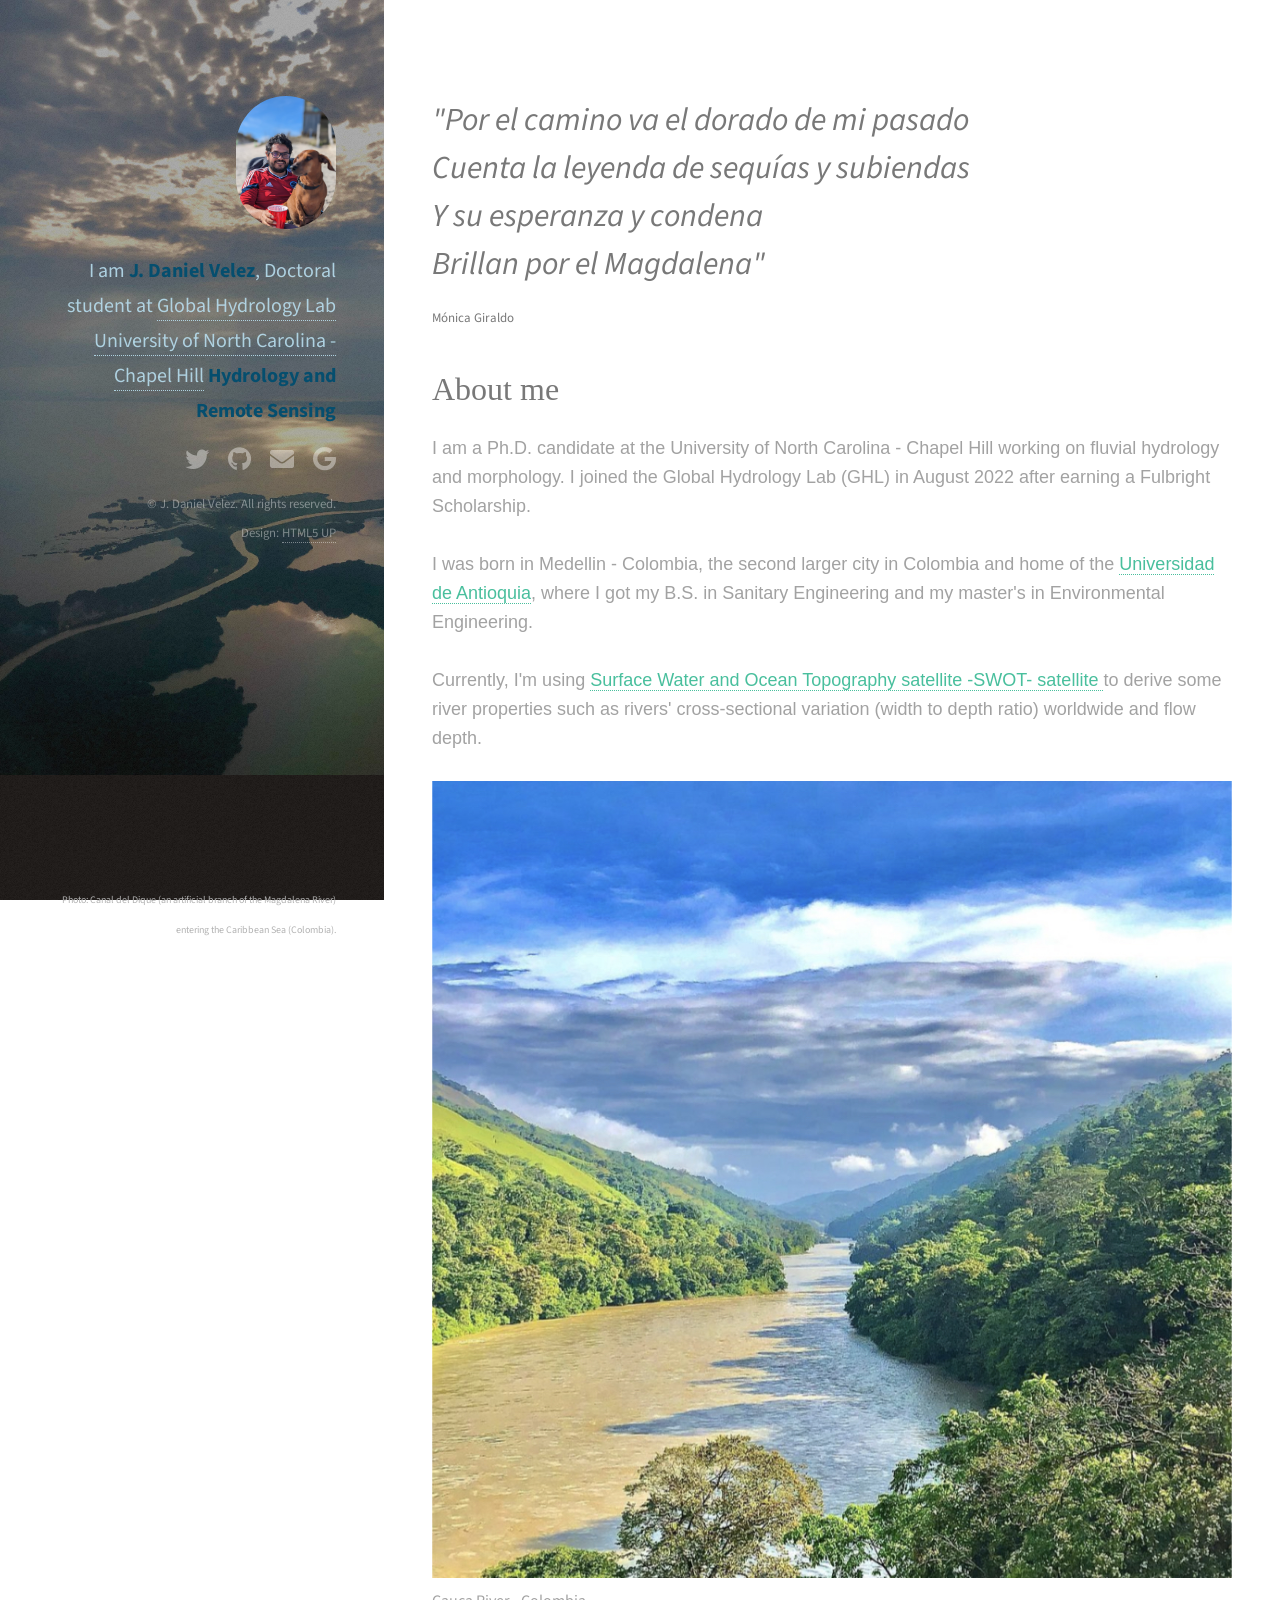
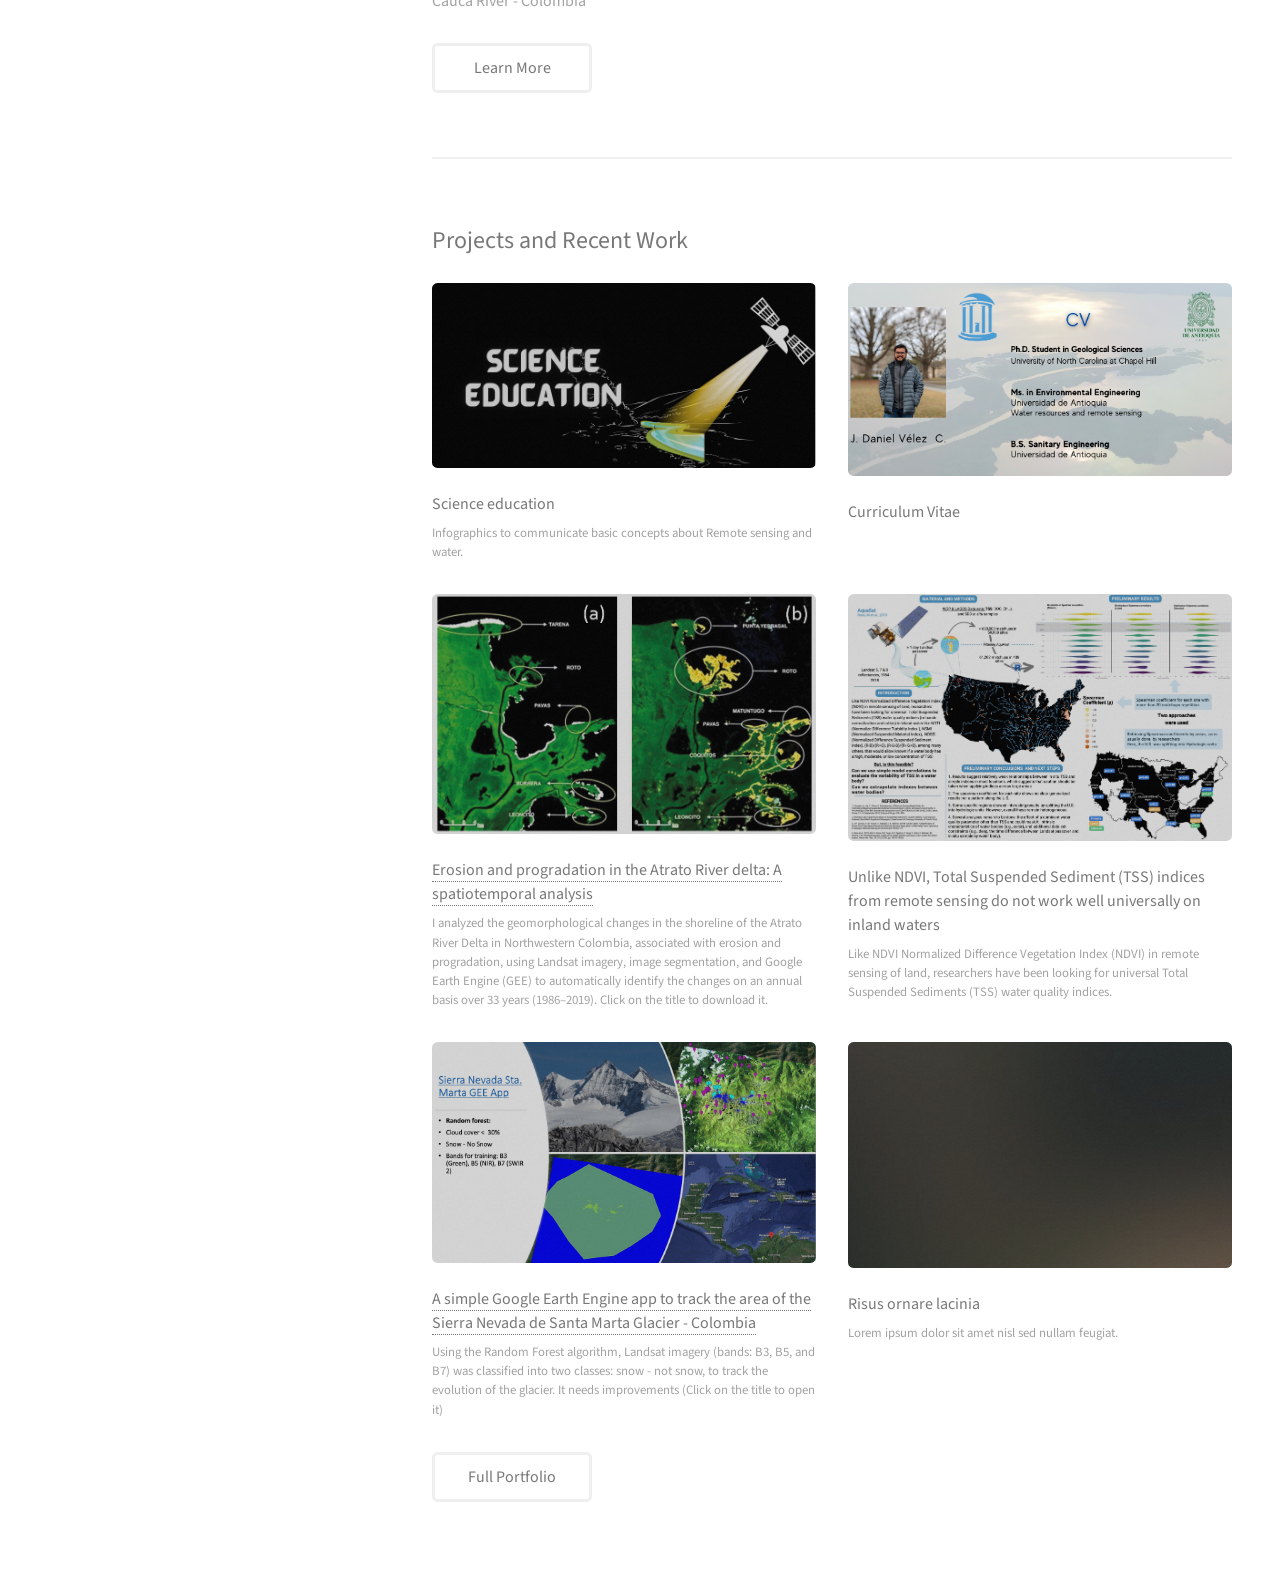
==== commit 2931ef65: "removing animation" ====
--- a/index.html
+++ b/index.html
@@ -127,22 +127,6 @@
 					<h2>Projects and Recent Work</h2>
 					<div class="row">
 
-						<!-- Hypsometric Animation -->
-						<article class="col-12 work-item">
-							<iframe
-								src="hypsometric_animation.html"
-								width="100%"
-								height="560"
-								style="border: none; border-radius: 4px;"
-								scrolling="no">
-							</iframe>
-							<h3>River Cross-Section Hypsometry</h3>
-							<p>Interactive animation showing how SWOT satellite observations of width and
-							water surface elevation build a hypsometric curve from a river cross-section.
-							Toggle between gentle and steep bank geometries to see how channel shape
-							controls the width–WSE relationship.</p>
-						</article>
-
 						<article class="col-6 col-12-xsmall work-item">
 							<a href="images/fulls/WQ.gif" class="image fit thumb">
 								<img src="images/thumbs/SE.jpg" alt="Water quality and remote sensing" />
@@ -597,3 +581,4 @@
 	</body>
 </html>
 
+
